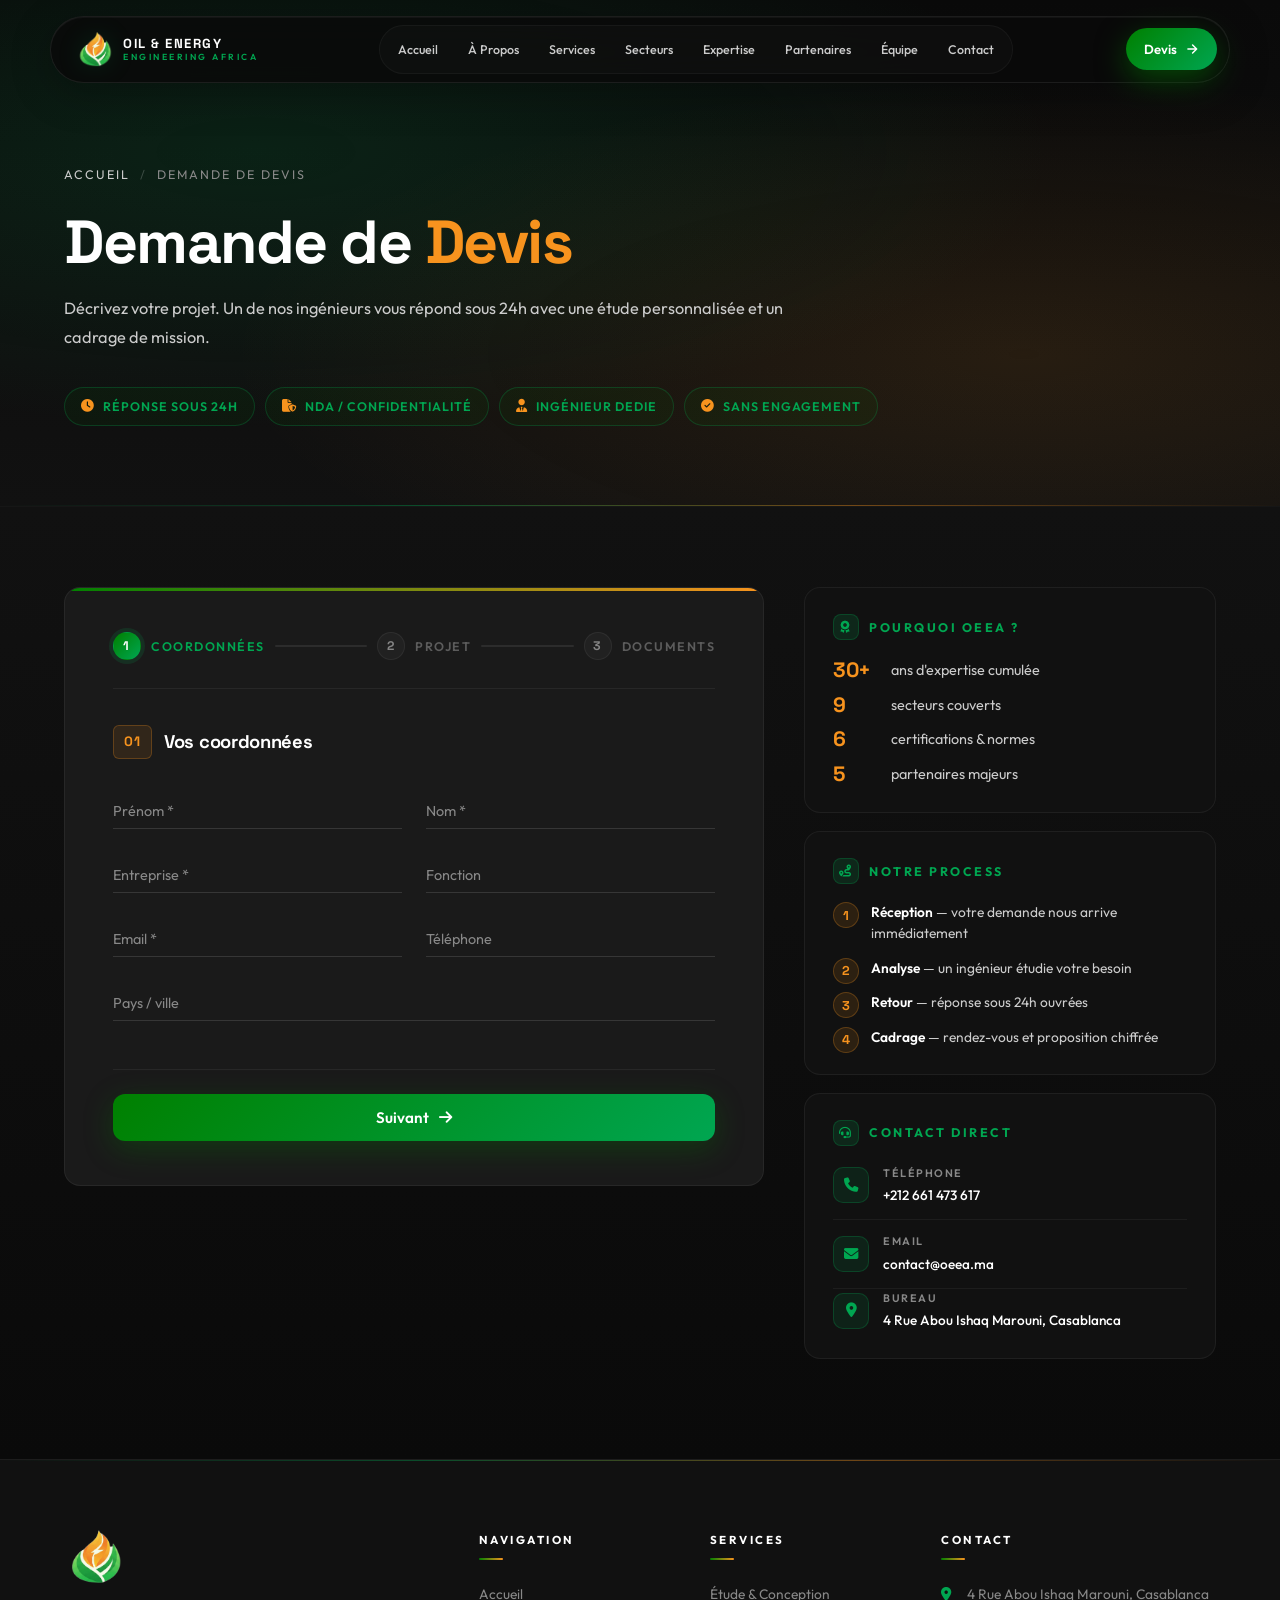
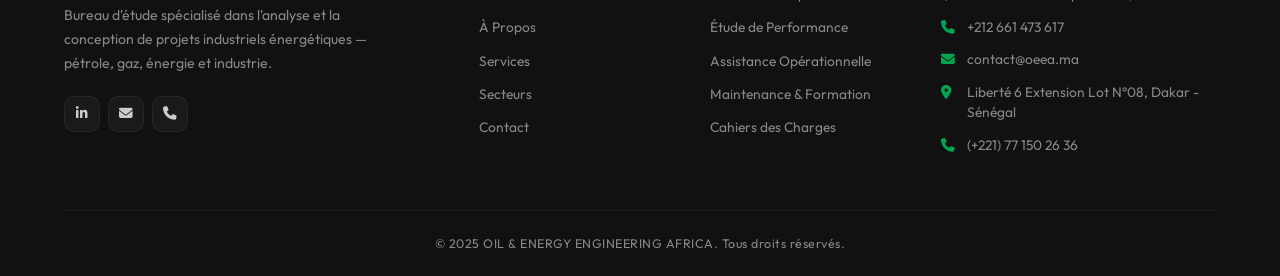
==== devis.html @ a3e710a1 "Switch formulaires vers FormSubmit (au lieu de mail() PHP qui plante sur Hostinger)" ====
<!DOCTYPE html>
<html lang="fr">
<head>
    <meta charset="UTF-8">
    <meta name="viewport" content="width=device-width, initial-scale=1.0">
    <title>Demande de Devis - OIL & ENERGY ENGINEERING AFRICA</title>
    <meta name="description" content="Demandez un devis personnalisé pour votre projet industriel énergétique. Réponse sous 24h par un ingénieur OEEA.">
    <link rel="icon" type="image/png" href="logo.png">
    <link rel="apple-touch-icon" href="logo.png">
    <link rel="stylesheet" href="styles.css">
    <link href="https://fonts.googleapis.com/css2?family=Outfit:wght@300;400;500;600;700;800;900&family=Space+Grotesk:wght@500;600;700&display=swap" rel="stylesheet">
    <link rel="stylesheet" href="assets/fontawesome/css/all.min.css">
</head>
<body class="subpage">
    <!-- Navigation -->
    <nav id="navbar" class="navbar navbar-solid" aria-label="Navigation principale">
        <div class="nav-container">
            <a href="index.html" class="nav-logo" aria-label="OEEA - Retour à l'accueil">
                <img src="logo.png" alt="" class="nav-logo-img">
                <div class="nav-logo-text">
                    <span class="nav-logo-main">OIL &amp; ENERGY</span>
                    <span class="nav-logo-sub">ENGINEERING AFRICA</span>
                </div>
            </a>
            <div class="nav-menu" id="navMenu">
                <span class="nav-indicator" id="navIndicator" aria-hidden="true"></span>
                <a href="index.html#accueil" class="nav-link">Accueil</a>
                <a href="index.html#apropos" class="nav-link">À Propos</a>
                <a href="services.html" class="nav-link">Services</a>
                <a href="index.html#secteurs" class="nav-link">Secteurs</a>
                <a href="index.html#expertise" class="nav-link">Expertise</a>
                <a href="index.html#partenaires" class="nav-link">Partenaires</a>
                <a href="index.html#equipe" class="nav-link">Équipe</a>
                <a href="index.html#contact" class="nav-link">Contact</a>
                <a href="devis.html" class="nav-drawer-cta active">
                    <span>Demander un devis</span>
                    <svg viewBox="0 0 24 24" width="14" height="14" fill="none" stroke="currentColor" stroke-width="2.5" stroke-linecap="round" stroke-linejoin="round" aria-hidden="true"><path d="M5 12h14M13 5l7 7-7 7"/></svg>
                </a>
            </div>
            <a href="devis.html" class="nav-cta active-cta">
                <span>Devis</span>
                <svg viewBox="0 0 24 24" width="14" height="14" fill="none" stroke="currentColor" stroke-width="2.5" stroke-linecap="round" stroke-linejoin="round" aria-hidden="true"><path d="M5 12h14M13 5l7 7-7 7"/></svg>
            </a>
            <button class="nav-toggle" id="navToggle" aria-label="Ouvrir le menu" aria-expanded="false">
                <span></span><span></span>
            </button>
        </div>
    </nav>

    <!-- Subpage Hero -->
    <section class="subpage-hero">
        <div class="subpage-hero-bg"></div>
        <div class="container">
            <nav class="breadcrumb" aria-label="Fil d'Ariane">
                <a href="index.html">Accueil</a>
                <span class="breadcrumb-sep">/</span>
                <span>Demande de devis</span>
            </nav>
            <h1 class="subpage-title">Demande de <span class="text-accent">Devis</span></h1>
            <p class="subpage-subtitle">
                Décrivez votre projet. Un de nos ingénieurs vous répond sous 24h avec une étude personnalisée
                et un cadrage de mission.
            </p>
            <div class="devis-badges">
                <span class="devis-badge"><i class="fas fa-clock" aria-hidden="true"></i> Réponse sous 24h</span>
                <span class="devis-badge"><i class="fas fa-file-shield" aria-hidden="true"></i> NDA / Confidentialité</span>
                <span class="devis-badge"><i class="fas fa-user-tie" aria-hidden="true"></i> Ingénieur dedie</span>
                <span class="devis-badge"><i class="fas fa-circle-check" aria-hidden="true"></i> Sans engagement</span>
            </div>
        </div>
    </section>

    <!-- Devis form section -->
    <section class="devis-section">
        <div class="container">
            <div class="devis-grid">
                <!-- Form -->
                <div class="devis-form-card" data-animate="fade-up">
                    <form class="devis-form" id="devisForm" action="https://formsubmit.co/contact@oeea.ma" method="POST" novalidate>
                        <input type="hidden" name="_subject" value="[Devis OEEA] Nouvelle demande de devis">
                        <input type="hidden" name="_next" value="https://oeea.ma/merci.html">
                        <input type="hidden" name="_captcha" value="false">
                        <input type="hidden" name="_template" value="table">
                        <input type="text" name="_honey" style="display:none" tabindex="-1" autocomplete="off">
                        <!-- Step indicator -->
                        <div class="devis-progress">
                            <button type="button" class="devis-progress-step active" data-step-indicator="1"><span>1</span> Coordonnées</button>
                            <div class="devis-progress-line"></div>
                            <button type="button" class="devis-progress-step" data-step-indicator="2"><span>2</span> Projet</button>
                            <div class="devis-progress-line"></div>
                            <button type="button" class="devis-progress-step" data-step-indicator="3"><span>3</span> Documents</button>
                        </div>

                        <!-- STEP 1 -->
                        <div class="devis-step active" data-step="1">
                            <fieldset class="devis-fieldset">
                                <legend><span class="devis-leg-num">01</span> Vos coordonnées</legend>
                                <div class="devis-fields-grid">
                                    <div class="form-group">
                                        <input type="text" id="d-firstname" name="firstname" required placeholder=" " autocomplete="given-name">
                                        <label for="d-firstname">Prénom *</label>
                                        <span class="form-line"></span>
                                    </div>
                                    <div class="form-group">
                                        <input type="text" id="d-lastname" name="lastname" required placeholder=" " autocomplete="family-name">
                                        <label for="d-lastname">Nom *</label>
                                        <span class="form-line"></span>
                                    </div>
                                    <div class="form-group">
                                        <input type="text" id="d-company" name="company" required placeholder=" " autocomplete="organization">
                                        <label for="d-company">Entreprise *</label>
                                        <span class="form-line"></span>
                                    </div>
                                    <div class="form-group">
                                        <input type="text" id="d-role" name="role" placeholder=" " autocomplete="organization-title">
                                        <label for="d-role">Fonction</label>
                                        <span class="form-line"></span>
                                    </div>
                                    <div class="form-group">
                                        <input type="email" id="d-email" name="email" required placeholder=" " autocomplete="email">
                                        <label for="d-email">Email *</label>
                                        <span class="form-line"></span>
                                    </div>
                                    <div class="form-group">
                                        <input type="tel" id="d-phone" name="phone" placeholder=" " autocomplete="tel">
                                        <label for="d-phone">Téléphone</label>
                                        <span class="form-line"></span>
                                    </div>
                                    <div class="form-group form-group-full">
                                        <input type="text" id="d-country" name="country" placeholder=" " autocomplete="country-name">
                                        <label for="d-country">Pays / ville</label>
                                        <span class="form-line"></span>
                                    </div>
                                </div>
                            </fieldset>
                            <div class="devis-step-nav">
                                <button type="button" class="btn btn-primary devis-next" data-magnetic>
                                    <span>Suivant</span>
                                    <i class="fas fa-arrow-right" aria-hidden="true"></i>
                                </button>
                            </div>
                        </div>

                        <!-- STEP 2 -->
                        <div class="devis-step" data-step="2">
                            <fieldset class="devis-fieldset">
                                <legend><span class="devis-leg-num">02</span> Votre projet</legend>
                                <div class="devis-fields-grid">
                                    <div class="form-group form-group-full has-select">
                                        <select id="d-service" name="service" required>
                                            <option value="" disabled selected></option>
                                            <option>Faisabilité, Étude &amp; Conception</option>
                                            <option>Étude de Performance</option>
                                            <option>Assistance Opérationnelle</option>
                                            <option>Maintenance &amp; Formation</option>
                                            <option>Cahiers des Charges</option>
                                            <option>Autre / plusieurs services</option>
                                        </select>
                                        <label for="d-service">Service concerné *</label>
                                        <span class="form-line"></span>
                                    </div>
                                    <div class="form-group form-group-full has-select">
                                        <select id="d-sector" name="sector" required>
                                            <option value="" disabled selected></option>
                                            <option>Pétrole &amp; Gaz</option>
                                            <option>Industrie Manufacturière</option>
                                            <option>Mines &amp; Carrières</option>
                                            <option>Bâtiments &amp; Infrastructures</option>
                                            <option>Industrie Chimique</option>
                                            <option>Énergie</option>
                                            <option>Agroalimentaire</option>
                                            <option>Environnement</option>
                                            <option>Ports &amp; Logistique</option>
                                        </select>
                                        <label for="d-sector">Secteur d'activité *</label>
                                        <span class="form-line"></span>
                                    </div>
                                    <div class="form-group form-group-full">
                                        <textarea id="d-desc" name="desc" rows="5" required placeholder=" "></textarea>
                                        <label for="d-desc">Décrivez votre projet *</label>
                                        <span class="form-line"></span>
                                    </div>
                                    <div class="form-group has-select">
                                        <select id="d-budget" name="budget">
                                            <option value="" disabled selected></option>
                                            <option>&lt; 50 000 MAD</option>
                                            <option>50 000 - 200 000 MAD</option>
                                            <option>200 000 - 1 000 000 MAD</option>
                                            <option>&gt; 1 000 000 MAD</option>
                                            <option>À discuter</option>
                                        </select>
                                        <label for="d-budget">Budget estimé</label>
                                        <span class="form-line"></span>
                                    </div>
                                    <div class="form-group">
                                        <input type="date" id="d-deadline" name="deadline" placeholder=" ">
                                        <label for="d-deadline" class="label-static">Échéance souhaitée</label>
                                        <span class="form-line"></span>
                                    </div>
                                </div>
                            </fieldset>
                            <div class="devis-step-nav">
                                <button type="button" class="btn btn-outline devis-prev">
                                    <i class="fas fa-arrow-left" aria-hidden="true"></i>
                                    <span>Précédent</span>
                                </button>
                                <button type="button" class="btn btn-primary devis-next" data-magnetic>
                                    <span>Suivant</span>
                                    <i class="fas fa-arrow-right" aria-hidden="true"></i>
                                </button>
                            </div>
                        </div>

                        <!-- STEP 3 -->
                        <div class="devis-step" data-step="3">
                            <fieldset class="devis-fieldset">
                                <legend><span class="devis-leg-num">03</span> Documents <span class="devis-leg-note">(optionnel)</span></legend>
                                <label class="devis-upload" id="devisUpload">
                                    <input type="file" id="d-files" multiple aria-label="Joindre des fichiers">
                                    <input type="hidden" name="filenames" id="d-filenames">
                                    <div class="devis-upload-inner">
                                        <div class="devis-upload-icon"><i class="fas fa-cloud-arrow-up" aria-hidden="true"></i></div>
                                        <span class="devis-upload-title">Glissez vos fichiers ici ou cliquez pour parcourir</span>
                                        <small>PDF, DOCX, XLSX, DWG &mdash; 10 MB max / fichier</small>
                                    </div>
                                    <div class="devis-upload-files" id="devisUploadFiles"></div>
                                </label>
                            </fieldset>

                            <div class="devis-consent">
                                <label>
                                    <input type="checkbox" required id="d-consent">
                                    <span>J'accepte la <a href="#">politique de confidentialité</a> et le traitement de mes données par OEEA.</span>
                                </label>
                            </div>

                            <div class="devis-step-nav">
                                <button type="button" class="btn btn-outline devis-prev">
                                    <i class="fas fa-arrow-left" aria-hidden="true"></i>
                                    <span>Précédent</span>
                                </button>
                                <button type="submit" class="btn btn-primary" data-magnetic>
                                    <span>Envoyer ma demande</span>
                                    <i class="fas fa-paper-plane" aria-hidden="true"></i>
                                </button>
                            </div>
                            <p class="devis-submit-note"><i class="fas fa-lock" aria-hidden="true"></i> Vos données restent confidentielles et ne sont jamais partagees.</p>
                        </div>
                    </form>
                </div>

                <!-- Sidebar -->
                <aside class="devis-sidebar">
                    <div class="devis-side-card" data-animate="fade-up" data-delay="100">
                        <h4><i class="fas fa-award" aria-hidden="true"></i> Pourquoi OEEA ?</h4>
                        <ul class="devis-reasons">
                            <li><span class="devis-reason-num">30+</span> ans d'expertise cumulée</li>
                            <li><span class="devis-reason-num">9</span> secteurs couverts</li>
                            <li><span class="devis-reason-num">6</span> certifications &amp; normes</li>
                            <li><span class="devis-reason-num">5</span> partenaires majeurs</li>
                        </ul>
                    </div>

                    <div class="devis-side-card" data-animate="fade-up" data-delay="160">
                        <h4><i class="fas fa-route" aria-hidden="true"></i> Notre process</h4>
                        <ol class="devis-steps">
                            <li><strong>Réception</strong> &mdash; votre demande nous arrive immédiatement</li>
                            <li><strong>Analyse</strong> &mdash; un ingénieur étudie votre besoin</li>
                            <li><strong>Retour</strong> &mdash; réponse sous 24h ouvrées</li>
                            <li><strong>Cadrage</strong> &mdash; rendez-vous et proposition chiffrée</li>
                        </ol>
                    </div>

                    <div class="devis-side-card devis-side-contact" data-animate="fade-up" data-delay="220">
                        <h4><i class="fas fa-headset" aria-hidden="true"></i> Contact direct</h4>
                        <a href="tel:+212661473617" class="devis-contact-item">
                            <i class="fas fa-phone" aria-hidden="true"></i>
                            <div>
                                <span class="devis-contact-label">Téléphone</span>
                                <strong>+212 661 473 617</strong>
                            </div>
                        </a>
                        <a href="mailto:contact@oeea.ma" class="devis-contact-item">
                            <i class="fas fa-envelope" aria-hidden="true"></i>
                            <div>
                                <span class="devis-contact-label">Email</span>
                                <strong>contact@oeea.ma</strong>
                            </div>
                        </a>
                        <div class="devis-contact-item">
                            <i class="fas fa-location-dot" aria-hidden="true"></i>
                            <div>
                                <span class="devis-contact-label">Bureau</span>
                                <strong>4 Rue Abou Ishaq Marouni, Casablanca</strong>
                            </div>
                        </div>
                    </div>
                </aside>
            </div>
        </div>
    </section>

    <!-- Footer -->
    <footer class="footer">
        <div class="container">
            <div class="footer-grid">
                <div class="footer-brand">
                    <img src="logo.png" alt="OEEA" class="footer-logo-img">
                    <p>Bureau d'étude spécialisé dans l'analyse et la conception de projets industriels énergétiques &mdash; pétrole, gaz, énergie et industrie.</p>
                    <div class="footer-socials">
                        <a href="#" aria-label="LinkedIn"><i class="fab fa-linkedin-in" aria-hidden="true"></i></a>
                        <a href="#" aria-label="Email"><i class="fas fa-envelope" aria-hidden="true"></i></a>
                        <a href="#" aria-label="Téléphone"><i class="fas fa-phone" aria-hidden="true"></i></a>
                    </div>
                </div>
                <div class="footer-links">
                    <h4>Navigation</h4>
                    <a href="index.html#accueil">Accueil</a>
                    <a href="index.html#apropos">À Propos</a>
                    <a href="services.html">Services</a>
                    <a href="index.html#secteurs">Secteurs</a>
                    <a href="index.html#contact">Contact</a>
                </div>
                <div class="footer-links">
                    <h4>Services</h4>
                    <a href="services.html#faisabilite">Étude &amp; Conception</a>
                    <a href="services.html#performance">Étude de Performance</a>
                    <a href="services.html#assistance">Assistance Opérationnelle</a>
                    <a href="services.html#maintenance">Maintenance &amp; Formation</a>
                    <a href="services.html#cahiers">Cahiers des Charges</a>
                </div>
                <div class="footer-contact">
                    <h4>Contact</h4>
                    <p><i class="fas fa-map-marker-alt" aria-hidden="true"></i> 4 Rue Abou Ishaq Marouni, Casablanca</p>
                    <p><i class="fas fa-phone" aria-hidden="true"></i> +212 661 473 617</p>
                    <p><i class="fas fa-envelope" aria-hidden="true"></i> contact@oeea.ma</p>
                    <p><i class="fas fa-map-marker-alt" aria-hidden="true"></i> Liberté 6 Extension Lot N°08, Dakar - Sénégal</p>
                    <p><i class="fas fa-phone" aria-hidden="true"></i> (+221) 77 150 26 36</p>
                </div>
            </div>
            <div class="footer-bottom">
                <p>&copy; 2025 OIL &amp; ENERGY ENGINEERING AFRICA. Tous droits réservés.</p>
            </div>
        </div>
    </footer>

    <a href="#" id="backToTop" class="back-to-top" aria-label="Retour en haut">
        <i class="fas fa-chevron-up" aria-hidden="true"></i>
    </a>

    <script src="script.js"></script>
    <script>
        (function() {
            const form = document.getElementById('devisForm');
            if (!form) return;

            const steps = form.querySelectorAll('.devis-step');
            const indicators = form.querySelectorAll('.devis-progress-step');
            const lines = form.querySelectorAll('.devis-progress-line');
            const nextBtns = form.querySelectorAll('.devis-next');
            const prevBtns = form.querySelectorAll('.devis-prev');
            const formCard = form.closest('.devis-form-card');
            const totalSteps = steps.length;
            let currentStep = 1;
            let maxReached = 1;

            const fileInput = document.getElementById('d-files');
            const fileList = document.getElementById('devisUploadFiles');
            const uploadLabel = document.getElementById('devisUpload');

            function updateIndicators() {
                indicators.forEach((ind, i) => {
                    const n = i + 1;
                    ind.classList.remove('active', 'completed');
                    if (n < currentStep) ind.classList.add('completed');
                    else if (n === currentStep) ind.classList.add('active');
                    ind.dataset.locked = (n > maxReached) ? 'true' : 'false';
                });
                lines.forEach((line, i) => {
                    line.classList.toggle('completed', i < currentStep - 1);
                });
            }

            function showStep(step, { scroll = true } = {}) {
                steps.forEach(s => s.classList.remove('active'));
                const target = form.querySelector(`.devis-step[data-step="${step}"]`);
                if (!target) return;
                target.classList.add('active');
                currentStep = step;
                if (step > maxReached) maxReached = step;
                updateIndicators();
                if (scroll && formCard) {
                    const rect = formCard.getBoundingClientRect();
                    if (rect.top < 80 || rect.top > window.innerHeight * 0.3) {
                        window.scrollTo({
                            top: window.scrollY + rect.top - 100,
                            behavior: 'smooth'
                        });
                    }
                }
                // Focus first field of new step
                const firstField = target.querySelector('input, select, textarea');
                if (firstField) setTimeout(() => firstField.focus({ preventScroll: true }), 300);
            }

            function validateStep(step) {
                const stepEl = form.querySelector(`.devis-step[data-step="${step}"]`);
                if (!stepEl) return true;
                const requiredFields = stepEl.querySelectorAll('[required]');
                let valid = true;
                let firstInvalid = null;
                requiredFields.forEach(field => {
                    let isInvalid = false;
                    const value = (field.value || '').trim();
                    if (!value) isInvalid = true;
                    else if (field.type === 'email' && !field.checkValidity()) isInvalid = true;
                    field.classList.toggle('invalid', isInvalid);
                    if (isInvalid) {
                        valid = false;
                        if (!firstInvalid) firstInvalid = field;
                    }
                });
                if (firstInvalid) firstInvalid.focus();
                return valid;
            }

            // Clear invalid state as user types
            form.addEventListener('input', (e) => {
                if (e.target.classList.contains('invalid')) {
                    e.target.classList.remove('invalid');
                }
            });
            form.addEventListener('change', (e) => {
                if (e.target.classList.contains('invalid')) {
                    e.target.classList.remove('invalid');
                }
            });

            nextBtns.forEach(btn => btn.addEventListener('click', () => {
                if (validateStep(currentStep) && currentStep < totalSteps) {
                    showStep(currentStep + 1);
                }
            }));

            prevBtns.forEach(btn => btn.addEventListener('click', () => {
                if (currentStep > 1) showStep(currentStep - 1);
            }));

            // Progress indicator click - jump to any reached step
            indicators.forEach((ind, i) => {
                ind.addEventListener('click', () => {
                    const target = i + 1;
                    if (target <= maxReached) showStep(target);
                });
            });

            // File input handling
            const fileNamesInput = document.getElementById('d-filenames');
            if (fileInput && fileList) {
                fileInput.addEventListener('change', () => {
                    fileList.innerHTML = '';
                    const names = [];
                    Array.from(fileInput.files).forEach(f => {
                        const chip = document.createElement('span');
                        chip.className = 'devis-file-chip';
                        chip.innerHTML = `<i class="fas fa-file" aria-hidden="true"></i> ${f.name}`;
                        fileList.appendChild(chip);
                        names.push(f.name);
                    });
                    if (fileNamesInput) fileNamesInput.value = names.join(', ');
                });
            }

            // Drag-and-drop visual
            if (uploadLabel) {
                ['dragenter', 'dragover'].forEach(evt =>
                    uploadLabel.addEventListener(evt, (e) => {
                        e.preventDefault();
                        uploadLabel.classList.add('dragging');
                    })
                );
                ['dragleave', 'drop'].forEach(evt =>
                    uploadLabel.addEventListener(evt, (e) => {
                        e.preventDefault();
                        uploadLabel.classList.remove('dragging');
                    })
                );
                uploadLabel.addEventListener('drop', (e) => {
                    if (e.dataTransfer && e.dataTransfer.files && fileInput) {
                        fileInput.files = e.dataTransfer.files;
                        fileInput.dispatchEvent(new Event('change'));
                    }
                });
            }

            // Submit handler (final step) — validate consent then let the form POST to FormSubmit
            form.addEventListener('submit', (e) => {
                const consent = document.getElementById('d-consent');
                const consentWrap = form.querySelector('.devis-consent');
                if (consent && !consent.checked) {
                    e.preventDefault();
                    consentWrap && consentWrap.classList.add('invalid');
                    consent.focus();
                    return;
                }
                consentWrap && consentWrap.classList.remove('invalid');

                const btn = form.querySelector('.devis-step[data-step="3"] button[type="submit"]');
                if (btn) {
                    btn.innerHTML = '<span>Envoi en cours...</span><i class="fas fa-circle-notch fa-spin" aria-hidden="true"></i>';
                    btn.disabled = true;
                    btn.style.opacity = '0.85';
                }
                // The form submits naturally to FormSubmit; no preventDefault.
            });

            // Init
            updateIndicators();
        })();
    </script>
</body>
</html>
---- styles.css ----
/* ===== RESET & BASE ===== */
*, *::before, *::after { margin: 0; padding: 0; box-sizing: border-box; }

:root {
    --green: #008000;
    --green-light: #00a651;
    --green-dark: #005a00;
    --orange: #f7931e;
    --gold: #ffcc00;
    --dark: #0a0a0a;
    --dark-2: #111111;
    --dark-3: #1a1a1a;
    --dark-4: #222222;
    --gray: #888888;
    --gray-light: #cccccc;
    --white: #ffffff;
    --font: 'Outfit', sans-serif;
    --font-display: 'Space Grotesk', sans-serif;
    --transition: 0.4s cubic-bezier(0.25, 0.46, 0.45, 0.94);
    --shadow: 0 20px 60px rgba(0, 0, 0, 0.3);
    --radius: 16px;
}

html { scroll-behavior: smooth; scroll-padding-top: 80px; }

body {
    font-family: var(--font);
    background: var(--dark);
    color: var(--white);
    line-height: 1.7;
    overflow-x: hidden;
}

a { text-decoration: none; color: inherit; }
img { max-width: 100%; display: block; }

.container { max-width: 1200px; margin: 0 auto; padding: 0 24px; }


/* ===== LOADING ANIMATION (logo + loading bar) ===== */
#preloader {
    position: fixed; inset: 0; background: var(--dark);
    z-index: 10000; display: flex; align-items: center; justify-content: center;
}

.opener {
    position: relative; z-index: 3;
    display: flex; flex-direction: column; align-items: center;
    gap: 24px;
}

.opener-logo-group {
    display: flex; align-items: center; gap: 20px;
    opacity: 0; transform: scale(0.8);
    animation: openerLogoIn 1s cubic-bezier(0.16, 1, 0.3, 1) 0.3s forwards;
}

.opener-logo {
    width: 90px; height: auto;
    filter: drop-shadow(0 0 30px rgba(0, 166, 81, 0.3));
}

.opener-text { display: flex; flex-direction: column; }

.opener-line {
    display: block; opacity: 0;
    transform: translateX(-20px);
    font-weight: 800; letter-spacing: 3px;
}

.opener-line-1 {
    font-size: 1.8rem; color: var(--orange);
    animation: openerTextSlide 0.8s cubic-bezier(0.16, 1, 0.3, 1) 0.8s forwards;
}

.opener-line-2 {
    font-size: 0.9rem; color: var(--green-light); letter-spacing: 5px;
    animation: openerTextSlide 0.8s cubic-bezier(0.16, 1, 0.3, 1) 1s forwards;
}

.opener-tagline {
    font-size: 0.8rem; color: var(--gray); letter-spacing: 3px;
    text-transform: uppercase; opacity: 0;
    animation: openerFadeIn 0.8s ease 1.3s forwards;
}

.opener-bar {
    width: 240px; height: 2px; background: var(--dark-3);
    border-radius: 2px; overflow: hidden; opacity: 0;
    animation: openerFadeIn 0.5s ease 1.5s forwards;
}

.opener-progress {
    width: 0%; height: 100%;
    background: linear-gradient(90deg, var(--green), var(--orange));
    border-radius: 2px;
    animation: openerLoad 1.5s ease-in-out 1.6s forwards;
}

.opener-curtain {
    position: absolute; top: 0; width: 50%; height: 100%;
    background: var(--dark); z-index: 2;
    transition: transform 1s cubic-bezier(0.76, 0, 0.24, 1);
}

.opener-curtain-left { left: 0; transform-origin: left; }
.opener-curtain-right { right: 0; transform-origin: right; }

#preloader.reveal .opener {
    animation: openerZoomOut 0.8s cubic-bezier(0.76, 0, 0.24, 1) forwards;
}

#preloader.reveal .opener-curtain-left { transform: translateX(-100%); }
#preloader.reveal .opener-curtain-right { transform: translateX(100%); }

#preloader.done {
    opacity: 0; visibility: hidden;
    transition: opacity 0.4s 0.2s, visibility 0.4s 0.2s;
}

@keyframes openerLogoIn { to { opacity: 1; transform: scale(1); } }
@keyframes openerTextSlide { to { opacity: 1; transform: translateX(0); } }
@keyframes openerFadeIn { to { opacity: 1; } }
@keyframes openerLoad { to { width: 100%; } }
@keyframes openerZoomOut {
    0% { opacity: 1; transform: scale(1); }
    100% { opacity: 0; transform: scale(0.6); }
}


/* ===== HERO (scroll-driven doors + reveal) ===== */
.hero-wrapper {
    height: 220vh;
    position: relative;
}

.hero {
    height: 100vh;
    position: sticky;
    top: 0;
    overflow: hidden;
    background: #050505;
    perspective: 2200px;
    perspective-origin: 50% 50%;
}

/* Background office scene */
.hero-bg { position: absolute; inset: 0; z-index: 1; }

.hero-bg-img {
    position: absolute; inset: 0;
    width: 100%;
    height: 100%;
    object-fit: cover;
    filter: brightness(0.45) saturate(0.85);
    transform: scale(1.05);
    will-change: transform, opacity;
}
.hero-bg-img-secondary { opacity: 0; }

.hero-bg-overlay {
    position: absolute; inset: 0;
    background:
        linear-gradient(180deg, rgba(5,5,5,0.5) 0%, rgba(5,5,5,0.15) 35%, rgba(5,5,5,0.2) 65%, rgba(5,5,5,0.75) 100%),
        radial-gradient(ellipse at 50% 50%, transparent 40%, rgba(0,0,0,0.5) 100%);
}

/* Particle canvas */
#heroCanvas {
    position: absolute; inset: 0;
    width: 100%; height: 100%;
    z-index: 2;
    pointer-events: none;
}

/* Hero doors (foreground layer, scroll-driven rotation) */
.hero-doors {
    position: absolute; inset: 0;
    z-index: 10;
    pointer-events: none;
    transform-style: preserve-3d;
}

.hero-door {
    position: absolute; top: 0; bottom: 0;
    width: 50vw;
    transform-style: preserve-3d;
    backface-visibility: hidden;
    -webkit-backface-visibility: hidden;
    background:
        linear-gradient(90deg, rgba(0,0,0,0.55) 0%, transparent 15%, transparent 85%, rgba(0,0,0,0.55) 100%),
        linear-gradient(180deg, #141414 0%, #080808 55%, #0b0b0b 100%);
    box-shadow: inset 0 0 180px rgba(0, 0, 0, 0.75);
    will-change: transform, box-shadow;
}

.hero-door::before {
    content: '';
    position: absolute; inset: 0;
    background: repeating-linear-gradient(180deg,
        transparent 0, transparent 2px,
        rgba(255,255,255,0.014) 2px, rgba(255,255,255,0.014) 3px);
    mix-blend-mode: screen;
    pointer-events: none;
}

.hero-door::after {
    content: '';
    position: absolute; inset: 0;
    background: radial-gradient(ellipse at 50% 45%, transparent 35%, rgba(0,0,0,0.5) 100%);
    pointer-events: none;
}

.hero-door-left { left: 0; transform-origin: left center; }
.hero-door-right { right: 0; transform-origin: right center; }

.hero-door-face {
    position: absolute; inset: 0;
    display: flex; align-items: center; justify-content: center;
}

.hero-door-etch { opacity: 0.14; filter: grayscale(0.5); transition: opacity 0.5s ease; }
.hero-door-etch-logo { width: 180px; height: auto; }
.hero-door-etch-text { display: flex; flex-direction: column; align-items: center; gap: 10px; text-align: center; }
.hero-door-etch-main {
    font-family: var(--font-display);
    font-size: 1.8rem; font-weight: 800;
    letter-spacing: 7px; color: var(--gray-light);
}
.hero-door-etch-sub {
    font-size: 0.85rem; font-weight: 600;
    letter-spacing: 9px; color: var(--gray);
}

.hero-door-handle {
    position: absolute; top: 50%; transform: translateY(-50%);
    width: 6px; height: 100px;
    background: linear-gradient(180deg, #3e3e3e, #1a1a1a);
    border-radius: 3px;
    box-shadow: 0 0 12px rgba(0,0,0,0.7), inset 1px 0 0 rgba(255,255,255,0.14);
}
.hero-door-left .hero-door-handle { right: 22px; }
.hero-door-right .hero-door-handle { left: 22px; }

.hero-door-seam {
    position: absolute; top: 0; bottom: 0; left: 50%;
    width: 3px;
    transform: translateX(-50%);
    background: linear-gradient(180deg,
        transparent 0%,
        rgba(0, 166, 81, 0.45) 18%,
        rgba(247, 147, 30, 0.8) 50%,
        rgba(0, 166, 81, 0.45) 82%,
        transparent 100%);
    box-shadow: 0 0 20px rgba(0,166,81,0.5), 0 0 50px rgba(247,147,30,0.35);
    opacity: 0;
    z-index: 11;
    will-change: opacity;
    pointer-events: none;
}

/* Revealed content wrapper (centered, appears as doors open) */
.hero-content-wrapper {
    position: absolute;
    inset: 0;
    z-index: 5;
    display: flex;
    align-items: center;
    justify-content: center;
    padding: 90px 24px 80px;
    will-change: transform, opacity;
}

.hero-content {
    max-width: 860px;
    width: 100%;
    display: flex; flex-direction: column; align-items: center; gap: 26px;
    text-align: center;
}

.hero-title {
    font-family: var(--font-display);
    font-size: clamp(2.4rem, 6vw, 5rem);
    font-weight: 900;
    line-height: 1.05;
    letter-spacing: -1.5px;
    margin: 0;
}

.title-word {
    display: inline-block;
    opacity: 0;
    transform: translateY(80px) rotateX(40deg);
    transform-origin: bottom;
}

.title-amp {
    display: inline-block; color: var(--orange);
    opacity: 0; transform: scale(0); margin: 0 8px;
}

.title-line-2 { display: block; }

.title-word.accent {
    background: linear-gradient(135deg, var(--green-light), var(--orange));
    -webkit-background-clip: text; -webkit-text-fill-color: transparent; background-clip: text;
}

.hero-slogan {
    font-size: 1.02rem; color: var(--gray-light);
    max-width: 620px; line-height: 1.75; margin: 0;
    opacity: 0; transform: translateY(30px);
    text-align: center;
}

.hero-actions {
    display: flex; gap: 16px; flex-wrap: wrap; justify-content: center;
    opacity: 0; transform: translateY(30px);
}

/* Stats row */
.hero-stats-row {
    display: flex; align-items: center; justify-content: center; gap: 40px;
    margin-top: 8px;
    opacity: 0; transform: translateY(20px);
}

.stat-item { text-align: center; }

.stat-number {
    font-size: 2rem; font-weight: 800; color: var(--orange); line-height: 1;
    display: block;
}

.stat-label {
    font-size: 0.7rem; color: var(--gray); margin-top: 2px;
    text-transform: uppercase; letter-spacing: 1px;
}

.stat-divider {
    width: 1px; height: 32px; background: rgba(255,255,255,0.1);
}

/* ===== NAVBAR (floating pill) ===== */
.navbar {
    position: fixed; top: 16px; left: 50%; transform: translateX(-50%);
    z-index: 1000; width: calc(100% - 32px); max-width: 1180px;
    padding: 8px 12px 8px 20px;
    background: rgba(10, 10, 10, 0.55);
    backdrop-filter: blur(18px) saturate(1.2);
    -webkit-backdrop-filter: blur(18px) saturate(1.2);
    border: 1px solid rgba(255, 255, 255, 0.06);
    border-radius: 999px;
    box-shadow: 0 10px 40px rgba(0, 0, 0, 0.25), inset 0 1px 0 rgba(255, 255, 255, 0.04);
    transition: transform 0.5s cubic-bezier(0.16, 1, 0.3, 1),
                background 0.4s ease, border-color 0.4s ease, box-shadow 0.4s ease;
}
.navbar.scrolled {
    background: rgba(10, 10, 10, 0.78);
    border-color: rgba(255, 255, 255, 0.08);
    box-shadow: 0 14px 50px rgba(0, 0, 0, 0.4), inset 0 1px 0 rgba(255, 255, 255, 0.05);
}
.nav-container {
    display: flex; align-items: center; justify-content: space-between; gap: 16px;
}
.nav-logo {
    display: flex; align-items: center; gap: 10px;
    outline: none; border-radius: 12px; padding: 4px 8px 4px 4px;
    transition: background 0.3s ease;
}
.nav-logo:hover { background: rgba(255, 255, 255, 0.03); }
.nav-logo:focus-visible { box-shadow: 0 0 0 2px var(--green-light); }
.nav-logo-img { height: 36px; width: auto; transition: height var(--transition); filter: drop-shadow(0 0 12px rgba(0,166,81,0.15)); }
.nav-logo-text { display: flex; flex-direction: column; line-height: 1; }
.nav-logo-main { font-family: var(--font-display); font-size: 0.82rem; font-weight: 700; letter-spacing: 1.5px; color: var(--white); }
.nav-logo-sub { font-size: 0.55rem; font-weight: 600; letter-spacing: 2.5px; color: var(--green-light); margin-top: 3px; }

.nav-menu {
    position: relative;
    display: flex; align-items: center; gap: 2px;
    padding: 4px;
    background: rgba(255, 255, 255, 0.02);
    border: 1px solid rgba(255, 255, 255, 0.04);
    border-radius: 999px;
}

.nav-indicator {
    position: absolute;
    top: 4px; left: 0;
    height: calc(100% - 8px);
    width: 0;
    background: linear-gradient(135deg, rgba(0, 128, 0, 0.35), rgba(247, 147, 30, 0.25));
    border: 1px solid rgba(0, 166, 81, 0.35);
    border-radius: 999px;
    transform: translateX(0);
    transition: transform 0.45s cubic-bezier(0.22, 1, 0.36, 1),
                width 0.45s cubic-bezier(0.22, 1, 0.36, 1),
                opacity 0.3s ease;
    pointer-events: none;
    z-index: 0;
    opacity: 0;
    will-change: transform, width;
}
.nav-indicator.visible { opacity: 1; }

.nav-link {
    position: relative; z-index: 1;
    padding: 9px 14px; font-size: 0.78rem; font-weight: 500;
    color: var(--gray-light); border-radius: 999px;
    transition: color 0.25s ease;
    outline: none;
    white-space: nowrap;
}
.nav-link:hover { color: var(--white); }
.nav-link.active { color: var(--white); }
.nav-link:focus-visible { box-shadow: 0 0 0 2px var(--green-light); }

.nav-cta {
    display: inline-flex; align-items: center; gap: 8px;
    padding: 10px 18px;
    background: linear-gradient(135deg, var(--green), var(--green-light));
    color: var(--white);
    font-size: 0.82rem; font-weight: 600;
    border-radius: 999px;
    box-shadow: 0 6px 20px rgba(0, 128, 0, 0.35);
    transition: transform 0.25s cubic-bezier(0.16, 1, 0.3, 1),
                box-shadow 0.25s ease, background 0.3s ease;
    will-change: transform;
    cursor: pointer;
    flex-shrink: 0;
}
.nav-cta:hover { box-shadow: 0 10px 30px rgba(0, 128, 0, 0.5); }
.nav-cta:focus-visible { outline: 2px solid var(--orange); outline-offset: 3px; }
.nav-cta svg { transition: transform 0.3s cubic-bezier(0.16, 1, 0.3, 1); }
.nav-cta:hover svg { transform: translateX(3px); }

/* Hidden on desktop, shown in drawer on mobile */
.nav-drawer-cta { display: none; }

.nav-toggle {
    display: none; flex-direction: column; justify-content: center; gap: 5px;
    background: rgba(255, 255, 255, 0.04);
    border: 1px solid rgba(255, 255, 255, 0.08);
    border-radius: 999px;
    width: 38px; height: 38px;
    cursor: pointer; padding: 0; align-items: center;
    transition: background 0.3s ease;
}
.nav-toggle:hover { background: rgba(255, 255, 255, 0.08); }
.nav-toggle:focus-visible { outline: 2px solid var(--green-light); outline-offset: 2px; }
.nav-toggle span { display: block; width: 16px; height: 1.5px; background: var(--white); border-radius: 2px; transition: transform 0.35s cubic-bezier(0.16, 1, 0.3, 1), opacity 0.2s ease; }
.nav-toggle.active span:nth-child(1) { transform: translateY(3.25px) rotate(45deg); }
.nav-toggle.active span:nth-child(2) { transform: translateY(-3.25px) rotate(-45deg); }

/* (old hero styles removed - replaced by cinematic split above) */

/* Buttons */
.btn {
    display: inline-flex; align-items: center; gap: 10px;
    padding: 14px 32px; border-radius: 12px; font-size: 0.95rem;
    font-weight: 600; cursor: pointer; transition: background 0.3s ease, border-color 0.3s ease, box-shadow 0.3s ease, transform 0.25s cubic-bezier(0.16,1,0.3,1);
    border: none; font-family: var(--font); outline: none;
    will-change: transform;
}
.btn:focus-visible { outline: 2px solid var(--orange); outline-offset: 3px; }
.btn-primary {
    background: linear-gradient(135deg, var(--green), var(--green-light));
    color: var(--white); box-shadow: 0 8px 30px rgba(0, 128, 0, 0.3);
}
.btn-primary:hover { box-shadow: 0 14px 40px rgba(0, 128, 0, 0.5); }
.btn-primary i { transition: transform 0.3s cubic-bezier(0.16,1,0.3,1); }
.btn-primary:hover i { transform: translateY(2px); }
.btn-outline { background: transparent; color: var(--white); border: 1.5px solid rgba(255,255,255,0.18); }
.btn-outline:hover { border-color: var(--green-light); background: rgba(0,128,0,0.08); }
.btn-full { width: 100%; justify-content: center; }

/* ===== SECTIONS ===== */
.section { padding: 100px 0; position: relative; }
.section-header { text-align: center; margin-bottom: 64px; }
.section-tag { display: inline-block; font-size: 0.8rem; font-weight: 600; letter-spacing: 3px; text-transform: uppercase; color: var(--green-light); margin-bottom: 12px; }
.section-title { font-family: var(--font-display); font-size: clamp(2rem, 4vw, 3rem); font-weight: 800; margin-bottom: 16px; }
.text-accent { color: var(--orange); }
.section-line { width: 60px; height: 3px; background: linear-gradient(90deg, var(--green), var(--orange)); border-radius: 3px; margin: 0 auto; }
.section-services, .section-contact { background: var(--dark-2); }

/* ===== ABOUT (editorial split + stats ribbon + certs row) ===== */
.about-story {
    display: grid;
    grid-template-columns: 1fr 1.1fr;
    gap: 56px;
    margin-bottom: 48px;
    align-items: center;
}

.about-story-visual {
    position: relative;
    border-radius: var(--radius);
    overflow: hidden;
    aspect-ratio: 4 / 5;
    max-height: 560px;
    border: 1px solid rgba(255,255,255,0.06);
}
.about-story-visual::after {
    content: '';
    position: absolute; inset: 0;
    background: linear-gradient(180deg, transparent 45%, rgba(5,5,5,0.82) 100%);
    pointer-events: none;
    z-index: 1;
}
.about-image {
    width: 100%; height: 100%;
    object-fit: cover;
    transition: transform 0.9s cubic-bezier(0.16,1,0.3,1);
}
.about-story-visual:hover .about-image { transform: scale(1.05); }

.about-year-badge {
    position: absolute; bottom: 22px; left: 22px; z-index: 2;
    background: rgba(8,8,8,0.85);
    backdrop-filter: blur(14px);
    border: 1px solid rgba(0,166,81,0.4);
    border-radius: 14px;
    padding: 14px 22px;
    display: flex; align-items: baseline; gap: 10px;
}
.year-number {
    font-family: var(--font-display);
    font-size: 2.2rem; font-weight: 900;
    color: var(--orange);
    line-height: 1;
    letter-spacing: -1px;
}
.year-label {
    font-size: 0.66rem; color: var(--gray);
    text-transform: uppercase; letter-spacing: 1.5px;
    font-weight: 600;
}

.about-location-chip {
    position: absolute; top: 22px; right: 22px; z-index: 2;
    display: inline-flex; align-items: center; gap: 8px;
    padding: 8px 14px;
    background: rgba(8,8,8,0.8);
    backdrop-filter: blur(12px);
    border: 1px solid rgba(255,255,255,0.1);
    border-radius: 999px;
    font-size: 0.7rem; font-weight: 600;
    letter-spacing: 1.5px; text-transform: uppercase;
    color: var(--gray-light);
}
.about-location-chip i { color: var(--green-light); font-size: 0.75rem; }

.about-story-text {
    padding: 0 8px;
    display: flex; flex-direction: column; gap: 20px;
}

.about-story-eyebrow {
    font-size: 0.72rem;
    color: var(--green-light);
    text-transform: uppercase;
    letter-spacing: 3px;
    font-weight: 700;
}

.about-story-heading {
    font-family: var(--font-display);
    font-size: clamp(1.5rem, 2.6vw, 2.2rem);
    font-weight: 800;
    line-height: 1.2;
    letter-spacing: -1px;
    margin: 0;
    color: var(--white);
}
.about-story-heading::after {
    content: '';
    display: block;
    width: 48px; height: 3px;
    margin-top: 18px;
    background: linear-gradient(90deg, var(--green), var(--orange));
    border-radius: 3px;
}

.about-story-desc {
    font-size: 1rem;
    color: var(--gray-light);
    line-height: 1.9;
    margin: 0;
}
.about-story-desc strong { color: var(--white); font-weight: 600; }

.dropcap {
    float: left;
    font-family: var(--font-display);
    font-size: 3.8rem;
    font-weight: 900;
    line-height: 0.9;
    padding: 6px 14px 0 0;
    color: var(--orange);
    letter-spacing: -2px;
}

.about-highlights {
    list-style: none; padding: 0; margin: 0;
    display: flex; flex-direction: column; gap: 12px;
}
.about-highlights li {
    display: flex; align-items: center; gap: 12px;
    font-size: 0.92rem;
    color: var(--gray-light);
    line-height: 1.5;
}
.about-highlights li i {
    color: var(--green-light);
    font-size: 1.1rem;
    flex-shrink: 0;
    filter: drop-shadow(0 0 6px rgba(0,166,81,0.3));
}

/* Stats ribbon - horizontal editorial strip */
.about-stats-ribbon {
    position: relative;
    display: flex;
    align-items: center;
    justify-content: space-around;
    gap: 16px;
    padding: 32px 40px;
    margin-bottom: 24px;
    background:
        linear-gradient(135deg, rgba(0,128,0,0.05), rgba(247,147,30,0.05)),
        var(--dark-2);
    border: 1px solid rgba(255,255,255,0.06);
    border-radius: var(--radius);
    overflow: hidden;
}
.about-stats-ribbon::before {
    content: '';
    position: absolute; top: 0; left: 0; right: 0; height: 2px;
    background: linear-gradient(90deg, transparent, rgba(0,166,81,0.6), rgba(247,147,30,0.6), transparent);
}
.about-stats-ribbon::after {
    content: '';
    position: absolute;
    width: 300px; height: 300px;
    top: -150px; right: -100px;
    background: radial-gradient(circle, rgba(247,147,30,0.08), transparent 70%);
    pointer-events: none;
}

.about-stat-item {
    flex: 1;
    text-align: center;
    display: flex; flex-direction: column; gap: 8px;
    position: relative; z-index: 1;
}
.about-stat-value {
    font-family: var(--font-display);
    font-size: clamp(2.2rem, 4vw, 3rem);
    font-weight: 900;
    color: var(--orange);
    line-height: 1;
    letter-spacing: -2px;
    display: flex; align-items: baseline; justify-content: center;
    gap: 1px;
}
.about-stat-suffix {
    font-family: var(--font-display);
    font-style: normal;
    font-size: 1.6rem;
    font-weight: 800;
    color: var(--green-light);
    line-height: 1;
}
.about-stat-label {
    font-size: 0.75rem;
    color: var(--gray-light);
    text-transform: uppercase;
    letter-spacing: 2px;
    font-weight: 600;
}
.about-stat-divider {
    width: 1px; height: 56px;
    background: linear-gradient(180deg, transparent, rgba(255,255,255,0.15) 30%, rgba(255,255,255,0.15) 70%, transparent);
    flex-shrink: 0;
}

/* Certifications row */
.about-certs-row {
    display: flex; align-items: center;
    gap: 20px;
    flex-wrap: wrap;
    padding: 18px 24px;
    background: rgba(18,18,18,0.5);
    border: 1px solid rgba(255,255,255,0.05);
    border-radius: 14px;
    margin-bottom: 64px;
}
.about-certs-label {
    display: inline-flex; align-items: center; gap: 10px;
    font-size: 0.74rem;
    color: var(--green-light);
    font-weight: 700;
    text-transform: uppercase;
    letter-spacing: 2.5px;
    white-space: nowrap;
}
.about-certs-label i { font-size: 0.85rem; }
.about-certs-row .cert-tags { flex: 1; }
.cert-tags { display: flex; flex-wrap: wrap; gap: 8px; }
.cert-tag {
    padding: 7px 16px;
    background: rgba(0,128,0,0.08);
    border: 1px solid rgba(0,166,81,0.22);
    border-radius: 8px;
    font-size: 0.78rem; font-weight: 600;
    color: var(--green-light);
    letter-spacing: 0.5px;
    transition: background 0.25s ease, border-color 0.25s ease, color 0.25s ease, transform 0.25s cubic-bezier(0.16,1,0.3,1);
}
.cert-tag:hover {
    background: rgba(0,166,81,0.18);
    border-color: rgba(0,166,81,0.5);
    color: var(--white);
    transform: translateY(-2px);
}

.about-cards {
    display: grid;
    grid-template-columns: 1fr 1fr;
    gap: 20px;
    margin-bottom: 56px;
}
.about-card {
    position: relative;
    background: var(--dark-2);
    border: 1px solid rgba(255,255,255,0.05);
    border-radius: var(--radius);
    padding: 30px 32px;
    transition: border-color 0.35s ease, box-shadow 0.35s ease, transform 0.35s cubic-bezier(0.16,1,0.3,1);
    overflow: hidden;
}
.about-card::before {
    content: '';
    position: absolute; top: 0; left: 0; right: 0; height: 2px;
    background: linear-gradient(90deg, var(--green), var(--orange));
    transform: scaleX(0);
    transform-origin: left;
    transition: transform 0.5s cubic-bezier(0.16,1,0.3,1);
}
.about-card:hover {
    border-color: rgba(0,166,81,0.3);
    transform: translateY(-4px);
    box-shadow: 0 24px 60px rgba(0,0,0,0.35);
}
.about-card:hover::before { transform: scaleX(1); }
.about-card:hover .card-icon { transform: rotate(-8deg) scale(1.08); }

.card-icon {
    width: 52px; height: 52px;
    border-radius: 14px;
    background: linear-gradient(135deg, rgba(0,128,0,0.25), rgba(247,147,30,0.2));
    border: 1px solid rgba(0,166,81,0.25);
    display: flex; align-items: center; justify-content: center;
    font-size: 1.2rem;
    color: var(--green-light);
    margin-bottom: 18px;
    transition: transform 0.35s cubic-bezier(0.34,1.56,0.64,1);
}
.about-card h3 {
    font-family: var(--font-display);
    font-size: 1.15rem;
    margin-bottom: 14px;
    letter-spacing: -0.3px;
}
.about-card ul { list-style: none; padding: 0; margin: 0; }
.about-card ul li {
    font-size: 0.88rem;
    color: var(--gray-light);
    padding: 5px 0 5px 18px;
    position: relative;
    line-height: 1.55;
}
.about-card ul li::before {
    content: ''; position: absolute; left: 0; top: 13px;
    width: 5px; height: 5px;
    border-radius: 50%;
    background: var(--green-light);
    box-shadow: 0 0 8px rgba(0,166,81,0.4);
}

/* Values */
.values-grid { display: grid; grid-template-columns: repeat(5, 1fr); gap: 16px; }
.value-card {
    position: relative;
    text-align: center;
    padding: 30px 18px;
    background: var(--dark-2);
    border: 1px solid rgba(255,255,255,0.05);
    border-radius: var(--radius);
    transition: border-color 0.35s ease, box-shadow 0.35s ease, transform 0.35s cubic-bezier(0.16,1,0.3,1);
    overflow: hidden;
}
.value-card::after {
    content: '';
    position: absolute; bottom: 0; left: 0; right: 0; height: 3px;
    background: linear-gradient(90deg, transparent, var(--orange), transparent);
    transform: scaleX(0);
    transition: transform 0.5s cubic-bezier(0.16,1,0.3,1);
}
.value-card:hover {
    border-color: rgba(247,147,30,0.3);
    transform: translateY(-6px);
    box-shadow: 0 24px 50px rgba(0,0,0,0.4);
}
.value-card:hover::after { transform: scaleX(1); }
.value-card:hover .value-icon { transform: rotate(10deg) scale(1.1); color: var(--green-light); }
.value-icon {
    width: 56px; height: 56px;
    border-radius: 16px;
    background: linear-gradient(135deg, rgba(0,128,0,0.18), rgba(247,147,30,0.18));
    border: 1px solid rgba(247,147,30,0.2);
    display: flex; align-items: center; justify-content: center;
    font-size: 1.25rem;
    color: var(--orange);
    margin: 0 auto 16px;
    transition: transform 0.4s cubic-bezier(0.34,1.56,0.64,1), color 0.3s ease;
}
.value-card h4 {
    font-size: 0.88rem;
    margin-bottom: 6px;
    letter-spacing: 0.2px;
}
.value-card p {
    font-size: 0.76rem;
    color: var(--gray);
    line-height: 1.55;
    margin: 0;
}

/* ===== SERVICES (bento grid) ===== */
.services-grid {
    display: grid;
    grid-template-columns: repeat(4, 1fr);
    grid-auto-rows: minmax(280px, auto);
    gap: 20px;
}
.service-card {
    background: var(--dark-3);
    border: 1px solid rgba(255,255,255,0.05);
    border-radius: var(--radius);
    overflow: hidden;
    position: relative;
    display: flex;
    flex-direction: column;
    transition: border-color 0.35s ease, box-shadow 0.35s ease, transform 0.35s cubic-bezier(0.16,1,0.3,1);
    will-change: transform;
}
.service-card::before {
    content: '';
    position: absolute; inset: -1px;
    border-radius: var(--radius);
    padding: 1px;
    background: linear-gradient(135deg, rgba(0,166,81,0.5), rgba(247,147,30,0.5));
    -webkit-mask: linear-gradient(#000 0 0) content-box, linear-gradient(#000 0 0);
    mask: linear-gradient(#000 0 0) content-box, linear-gradient(#000 0 0);
    -webkit-mask-composite: xor;
    mask-composite: exclude;
    opacity: 0;
    transition: opacity 0.4s ease;
    pointer-events: none;
    z-index: 2;
}
.service-card:hover { transform: translateY(-6px); box-shadow: 0 24px 60px rgba(0,0,0,0.45); }
.service-card:hover::before { opacity: 1; }
.service-card:hover .service-img { transform: scale(1.08); filter: brightness(0.85); }
.service-card:hover .service-icon { transform: rotate(-6deg) scale(1.06); }

.service-card-featured { grid-column: span 2; grid-row: span 2; }
.service-card-featured .service-img-wrapper { height: 60%; min-height: 260px; }
.service-card-featured .service-body { padding: 32px 36px; }
.service-card-featured h3 { font-size: 1.4rem; }
.service-card-featured p { font-size: 0.95rem; }
.service-card-featured .service-number { font-size: 5rem; }

.service-img-wrapper { height: 160px; overflow: hidden; flex-shrink: 0; }
.service-img {
    width: 100%; height: 100%;
    object-fit: cover;
    filter: brightness(0.7);
    transform: scale(1);
    transition: transform 0.6s cubic-bezier(0.16,1,0.3,1), filter 0.4s ease;
}

.service-body {
    padding: 24px 26px 28px;
    position: relative;
    flex: 1;
    display: flex; flex-direction: column;
}
.service-number {
    font-family: var(--font-display);
    font-size: 3rem; font-weight: 900;
    color: rgba(255,255,255,0.04);
    position: absolute; top: 10px; right: 18px;
    line-height: 1;
    letter-spacing: -2px;
}
.service-icon {
    width: 44px; height: 44px;
    border-radius: 12px;
    background: linear-gradient(135deg, var(--green), var(--green-light));
    display: flex; align-items: center; justify-content: center;
    font-size: 1.1rem; color: var(--white);
    margin: -42px 0 14px;
    position: relative;
    box-shadow: 0 8px 20px rgba(0,128,0,0.35);
    transition: transform 0.35s cubic-bezier(0.34,1.56,0.64,1);
}
.service-card h3 {
    font-size: 1.05rem;
    margin-bottom: 8px;
    line-height: 1.35;
    letter-spacing: -0.2px;
}
.service-card p {
    font-size: 0.85rem;
    color: var(--gray-light);
    line-height: 1.65;
    margin: 0;
}
.service-arrow {
    margin-top: auto; padding-top: 16px;
    display: inline-flex; align-items: center; gap: 8px;
    font-size: 0.78rem; font-weight: 600; letter-spacing: 1px;
    text-transform: uppercase; color: var(--green-light);
    opacity: 0; transform: translateX(-4px);
    transition: opacity 0.3s ease, transform 0.3s cubic-bezier(0.16,1,0.3,1);
}
.service-card:hover .service-arrow { opacity: 1; transform: translateX(0); }

/* ===== SECTORS ===== */
.sectors-grid { display: grid; grid-template-columns: repeat(3, 1fr); gap: 18px; }
.sector-card {
    position: relative;
    border-radius: var(--radius);
    overflow: hidden;
    height: 240px;
    cursor: pointer;
    border: 1px solid rgba(255,255,255,0.05);
    transition: border-color 0.35s ease, box-shadow 0.35s ease, transform 0.35s cubic-bezier(0.16,1,0.3,1);
}
.sector-card:hover {
    transform: translateY(-6px);
    border-color: rgba(0,166,81,0.35);
    box-shadow: 0 24px 60px rgba(0,0,0,0.5);
}

.sector-img {
    position: absolute; inset: 0;
    background-size: cover;
    background-position: center;
    filter: brightness(0.55) saturate(0.95);
    transform: scale(1);
    transition: transform 0.8s cubic-bezier(0.16,1,0.3,1), filter 0.5s ease;
}
.sector-card:hover .sector-img { transform: scale(1.08); filter: brightness(0.4) saturate(1); }

.sector-card::before {
    content: '';
    position: absolute; inset: 0; z-index: 1;
    background: linear-gradient(180deg, rgba(5,5,5,0.3) 0%, transparent 40%, rgba(5,5,5,0.95) 100%);
    pointer-events: none;
}

.sector-content {
    position: relative; z-index: 2;
    height: 100%;
    display: flex; flex-direction: column;
    justify-content: space-between;
    padding: 20px 22px;
}
.sector-icon {
    align-self: flex-start;
    width: 44px; height: 44px;
    border-radius: 12px;
    background: rgba(10,10,10,0.7);
    backdrop-filter: blur(12px);
    border: 1px solid rgba(0,166,81,0.3);
    display: flex; align-items: center; justify-content: center;
    font-size: 1.1rem;
    color: var(--green-light);
    transition: background 0.35s ease, color 0.35s ease, transform 0.35s cubic-bezier(0.34,1.56,0.64,1), border-color 0.35s ease;
}
.sector-card:hover .sector-icon {
    background: linear-gradient(135deg, var(--green), var(--green-light));
    color: var(--white);
    border-color: transparent;
    transform: rotate(-8deg) scale(1.08);
    box-shadow: 0 8px 20px rgba(0,128,0,0.4);
}
.sector-card h4 {
    font-family: var(--font-display);
    font-size: 1rem;
    font-weight: 700;
    letter-spacing: -0.2px;
    text-shadow: 0 2px 10px rgba(0,0,0,0.8);
    margin: 0 0 4px;
}
.sector-cta {
    display: inline-flex; align-items: center; gap: 6px;
    font-size: 0.7rem; font-weight: 600;
    letter-spacing: 1.5px; text-transform: uppercase;
    color: var(--green-light);
    opacity: 0;
    transform: translateY(6px);
    transition: opacity 0.35s ease, transform 0.35s cubic-bezier(0.16,1,0.3,1);
}
.sector-cta i { transition: transform 0.3s cubic-bezier(0.16,1,0.3,1); }
.sector-card:hover .sector-cta { opacity: 1; transform: translateY(0); }
.sector-card:hover .sector-cta i { transform: translateX(4px); }

/* ===== EXPERTISE ===== */
.section-expertise { position: relative; overflow: hidden; }
.expertise-bg { position: absolute; inset: 0; }
.expertise-bg-img {
    width: 100%; height: 100%;
    object-fit: cover;
    filter: brightness(0.09) saturate(0.45);
}
.expertise-bg::after {
    content: '';
    position: absolute; inset: 0;
    background:
        radial-gradient(ellipse at 30% 20%, rgba(0,166,81,0.08), transparent 50%),
        radial-gradient(ellipse at 70% 80%, rgba(247,147,30,0.06), transparent 50%);
}
.section-expertise .container { position: relative; z-index: 2; }

.expertise-grid {
    display: grid;
    grid-template-columns: repeat(3, 1fr);
    gap: 14px;
    margin-bottom: 48px;
}
.expertise-item {
    position: relative;
    display: flex; align-items: center; gap: 16px;
    padding: 22px 26px 22px 30px;
    background: rgba(18,18,18,0.72);
    backdrop-filter: blur(12px);
    border: 1px solid rgba(255,255,255,0.06);
    border-radius: 12px;
    transition: background 0.35s ease, border-color 0.35s ease, transform 0.35s cubic-bezier(0.16,1,0.3,1), box-shadow 0.35s ease;
    overflow: hidden;
}
.expertise-item::before {
    content: '';
    position: absolute; left: 0; top: 20%; bottom: 20%;
    width: 2px;
    background: linear-gradient(180deg, var(--green-light), var(--orange));
    transform: scaleY(0);
    transform-origin: center;
    transition: transform 0.4s cubic-bezier(0.16,1,0.3,1);
}
.expertise-item:hover {
    border-color: rgba(0,166,81,0.3);
    transform: translateY(-4px);
    background: rgba(0,128,0,0.08);
    box-shadow: 0 14px 34px rgba(0,0,0,0.4);
}
.expertise-item:hover::before { transform: scaleY(1); }
.expertise-item:hover i { color: var(--green-light); transform: rotate(-8deg) scale(1.1); }

.expertise-item i {
    font-size: 1.3rem;
    color: var(--orange);
    min-width: 30px;
    text-align: center;
    transition: color 0.3s ease, transform 0.35s cubic-bezier(0.34,1.56,0.64,1);
}
.expertise-item span {
    font-size: 0.92rem;
    font-weight: 500;
    letter-spacing: 0.1px;
}

.expertise-tools { display: grid; grid-template-columns: 1fr 1fr; gap: 20px; }
.tools-section {
    padding: 30px 32px;
    background: rgba(18,18,18,0.72);
    backdrop-filter: blur(12px);
    border: 1px solid rgba(255,255,255,0.06);
    border-radius: var(--radius);
    transition: border-color 0.35s ease, box-shadow 0.35s ease;
}
.tools-section:hover {
    border-color: rgba(0,166,81,0.25);
    box-shadow: 0 14px 40px rgba(0,0,0,0.35);
}
.tools-section h4 {
    font-size: 0.82rem;
    margin-bottom: 18px;
    display: flex; align-items: center; gap: 10px;
    color: var(--green-light);
    text-transform: uppercase;
    letter-spacing: 2.5px;
    font-weight: 600;
}
.tool-tags { display: flex; flex-wrap: wrap; gap: 8px; }
.tool-tags span {
    padding: 8px 18px;
    background: rgba(247,147,30,0.08);
    border: 1px solid rgba(247,147,30,0.22);
    border-radius: 8px;
    font-size: 0.82rem;
    font-weight: 600;
    color: var(--orange);
    letter-spacing: 0.3px;
    transition: background 0.25s ease, border-color 0.25s ease, transform 0.25s cubic-bezier(0.16,1,0.3,1);
}
.tool-tags span:hover {
    background: rgba(247,147,30,0.2);
    border-color: rgba(247,147,30,0.5);
    transform: translateY(-2px);
}

/* ===== PARTNERS ===== */
.section-partners { background: var(--dark); overflow: hidden; }
.partners-carousel {
    overflow: hidden;
    mask-image: linear-gradient(90deg, transparent, black 10%, black 90%, transparent);
    -webkit-mask-image: linear-gradient(90deg, transparent, black 10%, black 90%, transparent);
}
.partners-track {
    display: flex; gap: 24px;
    animation: scrollPartners 30s linear infinite;
    width: max-content;
}
.partners-carousel:hover .partners-track { animation-play-state: paused; }
.partner-item {
    flex-shrink: 0;
    padding: 26px 44px;
    background: var(--dark-2);
    border: 1px solid rgba(255,255,255,0.05);
    border-radius: 14px;
    display: flex; align-items: center; justify-content: center;
    min-width: 200px;
    position: relative;
    overflow: hidden;
    transition: border-color 0.35s ease, background 0.35s ease, transform 0.35s cubic-bezier(0.16,1,0.3,1);
}
.partner-item::before {
    content: '';
    position: absolute; inset: 0;
    background: linear-gradient(135deg, rgba(0,166,81,0.08), rgba(247,147,30,0.08));
    opacity: 0;
    transition: opacity 0.35s ease;
}
.partner-item:hover {
    border-color: rgba(0,166,81,0.3);
    transform: translateY(-3px);
}
.partner-item:hover::before { opacity: 1; }
.partner-item span {
    position: relative;
    font-size: 0.92rem;
    font-weight: 700;
    letter-spacing: 2.5px;
    color: var(--gray-light);
    white-space: nowrap;
    transition: color 0.3s ease;
}
.partner-item:hover span { color: var(--white); }
@keyframes scrollPartners {
    0% { transform: translateX(0); }
    100% { transform: translateX(calc(-50% - 12px)); }
}

/* ===== TEAM / FOUNDER ===== */
.section-team { background: var(--dark); }
.team-grid { display: flex; justify-content: center; }

.founder-card {
    display: grid;
    grid-template-columns: 340px 1fr;
    gap: 40px;
    max-width: 1000px;
    width: 100%;
    background: var(--dark-2);
    border: 1px solid rgba(255,255,255,0.05);
    border-radius: var(--radius);
    padding: 32px;
    position: relative;
    overflow: hidden;
    transition: border-color 0.4s ease, box-shadow 0.4s ease, transform 0.4s cubic-bezier(0.16,1,0.3,1);
}
.founder-card::before {
    content: '';
    position: absolute; top: 0; left: 0; right: 0; height: 3px;
    background: linear-gradient(90deg, var(--green), var(--orange));
    transform: scaleX(0); transform-origin: left;
    transition: transform 0.6s cubic-bezier(0.16,1,0.3,1);
}
.founder-card:hover {
    border-color: rgba(0,166,81,0.3);
    transform: translateY(-5px);
    box-shadow: 0 28px 70px rgba(0,0,0,0.5);
}
.founder-card:hover::before { transform: scaleX(1); }

.founder-portrait {
    position: relative;
    border-radius: 14px;
    overflow: hidden;
    aspect-ratio: 4 / 5;
}
.founder-photo {
    width: 100%; height: 100%;
    object-fit: cover; object-position: top;
    transition: transform 0.9s cubic-bezier(0.16,1,0.3,1);
}
.founder-card:hover .founder-photo { transform: scale(1.05); }

.founder-badge {
    position: absolute; top: 16px; left: 16px;
    display: inline-flex; align-items: center; gap: 8px;
    padding: 8px 14px;
    background: rgba(8,8,8,0.85);
    backdrop-filter: blur(14px);
    border: 1px solid rgba(247,147,30,0.4);
    border-radius: 999px;
    font-size: 0.7rem; font-weight: 700;
    letter-spacing: 1.5px; text-transform: uppercase;
    color: var(--orange);
}
.founder-badge i { font-size: 0.75rem; }

.founder-body { display: flex; flex-direction: column; padding: 6px 8px 6px 0; }

.founder-quote { position: relative; padding-right: 44px; margin-bottom: 26px; }
.founder-quote > i {
    position: absolute; top: -6px; right: 0;
    font-size: 2rem;
    color: rgba(247,147,30,0.28);
}
.founder-quote p {
    font-family: var(--font-display);
    font-size: 1.2rem;
    font-weight: 500;
    line-height: 1.55;
    color: var(--gray-light);
    font-style: italic;
    margin: 0;
    letter-spacing: -0.2px;
}

.founder-meta { margin-bottom: 20px; }
.founder-name {
    font-family: var(--font-display);
    font-size: 1.5rem;
    font-weight: 800;
    margin: 0 0 4px;
    letter-spacing: -0.4px;
    line-height: 1.2;
}
.founder-role {
    font-size: 0.85rem;
    color: var(--green-light);
    font-weight: 600;
    letter-spacing: 1.2px;
    margin: 0;
    text-transform: uppercase;
}

.founder-track {
    list-style: none;
    padding: 18px 0;
    margin: 0 0 22px;
    border-top: 1px solid rgba(255,255,255,0.06);
    border-bottom: 1px solid rgba(255,255,255,0.06);
    display: flex; flex-direction: column; gap: 12px;
}
.founder-track li {
    display: flex; align-items: center; gap: 12px;
    font-size: 0.88rem;
    color: var(--gray-light);
    line-height: 1.45;
}
.founder-track li i {
    flex-shrink: 0;
    width: 28px; height: 28px;
    border-radius: 8px;
    background: rgba(247,147,30,0.12);
    border: 1px solid rgba(247,147,30,0.2);
    display: flex; align-items: center; justify-content: center;
    color: var(--orange);
    font-size: 0.85rem;
}

.founder-socials { display: flex; gap: 10px; margin-top: auto; }
.founder-socials a {
    width: 42px; height: 42px; border-radius: 12px;
    background: rgba(255,255,255,0.04);
    border: 1px solid rgba(255,255,255,0.08);
    display: flex; align-items: center; justify-content: center;
    color: var(--gray-light);
    font-size: 1rem;
    transition: background 0.3s ease, color 0.3s ease, border-color 0.3s ease, transform 0.3s cubic-bezier(0.16,1,0.3,1);
}
.founder-socials a:hover {
    background: linear-gradient(135deg, var(--green), var(--green-light));
    color: var(--white);
    border-color: transparent;
    transform: translateY(-3px);
}

/* ===== CONTACT ===== */
.contact-grid { display: grid; grid-template-columns: 1fr 1.05fr; gap: 48px; }
.contact-info { display: flex; flex-direction: column; gap: 16px; }

.contact-card {
    position: relative;
    display: flex; align-items: flex-start; gap: 18px;
    padding: 22px 24px;
    background: var(--dark-3);
    border: 1px solid rgba(255,255,255,0.05);
    border-radius: 14px;
    overflow: hidden;
    transition: border-color 0.35s ease, transform 0.35s cubic-bezier(0.16,1,0.3,1), box-shadow 0.35s ease;
}
.contact-card::before {
    content: '';
    position: absolute; left: 0; top: 15%; bottom: 15%; width: 2px;
    background: linear-gradient(180deg, var(--green-light), var(--orange));
    transform: scaleY(0); transform-origin: center;
    transition: transform 0.4s cubic-bezier(0.16,1,0.3,1);
}
.contact-card:hover {
    border-color: rgba(0,166,81,0.3);
    transform: translateX(4px);
    box-shadow: 0 14px 30px rgba(0,0,0,0.3);
}
.contact-card:hover::before { transform: scaleY(1); }
.contact-card:hover .contact-icon { transform: rotate(-6deg) scale(1.06); }

.contact-icon {
    width: 48px; height: 48px; min-width: 48px;
    border-radius: 12px;
    background: linear-gradient(135deg, var(--green), var(--green-light));
    display: flex; align-items: center; justify-content: center;
    color: var(--white);
    font-size: 1.1rem;
    box-shadow: 0 8px 20px rgba(0,128,0,0.25);
    transition: transform 0.35s cubic-bezier(0.34,1.56,0.64,1);
}
.contact-card h4 {
    font-size: 0.72rem;
    margin-bottom: 6px;
    color: var(--green-light);
    letter-spacing: 2px;
    text-transform: uppercase;
    font-weight: 600;
}
.contact-card p {
    font-size: 0.92rem;
    color: var(--white);
    line-height: 1.5;
    margin: 0;
}

.contact-trust {
    display: flex; flex-wrap: wrap; gap: 10px;
    padding: 14px 16px;
    background: rgba(0,128,0,0.06);
    border: 1px solid rgba(0,166,81,0.18);
    border-radius: 12px;
    font-size: 0.78rem;
    color: var(--gray-light);
}
.contact-trust span { display: inline-flex; align-items: center; gap: 6px; }
.contact-trust i { color: var(--green-light); font-size: 0.85rem; }

.contact-map {
    border-radius: 12px;
    overflow: hidden;
    border: 1px solid rgba(255,255,255,0.05);
    margin-top: 4px;
}

.contact-form-wrapper {
    position: relative;
    background: var(--dark-3);
    border: 1px solid rgba(255,255,255,0.05);
    border-radius: var(--radius);
    padding: 40px;
    overflow: hidden;
}
.contact-form-wrapper::before {
    content: '';
    position: absolute; top: 0; left: 0; right: 0; height: 3px;
    background: linear-gradient(90deg, var(--green), var(--orange));
}
.contact-form-wrapper h3 {
    font-family: var(--font-display);
    font-size: 1.2rem;
    margin: 0 0 24px;
    letter-spacing: -0.3px;
}
.contact-form-wrapper h3 + p {
    font-size: 0.88rem;
    color: var(--gray-light);
    margin: -16px 0 26px;
    line-height: 1.55;
}
.form-group { position: relative; margin-bottom: 28px; }
.form-group input, .form-group textarea {
    width: 100%;
    padding: 18px 0 10px;
    background: transparent;
    border: none;
    border-bottom: 1.5px solid rgba(255,255,255,0.12);
    color: var(--white);
    font-size: 0.95rem;
    font-family: var(--font);
    outline: none;
    transition: border-color 0.3s ease;
}
.form-group textarea { resize: vertical; min-height: 110px; }
.form-group label {
    position: absolute; top: 18px; left: 0;
    font-size: 0.9rem;
    color: var(--gray);
    pointer-events: none;
    transition: top 0.3s cubic-bezier(0.16,1,0.3,1), font-size 0.3s ease, color 0.3s ease;
}
.form-group input:focus ~ label,
.form-group input:not(:placeholder-shown) ~ label,
.form-group textarea:focus ~ label,
.form-group textarea:not(:placeholder-shown) ~ label {
    top: -4px;
    font-size: 0.72rem;
    color: var(--green-light);
    letter-spacing: 1.5px;
    text-transform: uppercase;
    font-weight: 600;
}
.form-group .form-line {
    position: absolute; bottom: 0; left: 0;
    width: 0; height: 2px;
    background: linear-gradient(90deg, var(--green), var(--orange));
    transition: width 0.45s cubic-bezier(0.16,1,0.3,1);
}
.form-group input:focus ~ .form-line,
.form-group textarea:focus ~ .form-line { width: 100%; }

/* ===== FOOTER ===== */
.footer {
    position: relative;
    background: var(--dark-2);
    border-top: 1px solid rgba(255,255,255,0.05);
    padding: 70px 0 0;
}
.footer::before {
    content: '';
    position: absolute; top: 0; left: 0; right: 0; height: 1px;
    background: linear-gradient(90deg, transparent, rgba(0,166,81,0.4), rgba(247,147,30,0.4), transparent);
}
.footer-grid {
    display: grid;
    grid-template-columns: 2fr 1fr 1fr 1.5fr;
    gap: 48px;
    padding-bottom: 48px;
}
.footer-brand p {
    font-size: 0.88rem;
    color: var(--gray);
    margin-top: 18px;
    line-height: 1.7;
    max-width: 320px;
}
.footer-logo-img { height: 56px; width: auto; }
.footer-socials {
    display: flex; gap: 8px;
    margin-top: 20px;
}
.footer-socials a {
    width: 36px; height: 36px; border-radius: 10px;
    background: rgba(255,255,255,0.04);
    border: 1px solid rgba(255,255,255,0.06);
    display: flex; align-items: center; justify-content: center;
    color: var(--gray-light);
    font-size: 0.85rem;
    transition: background 0.3s ease, border-color 0.3s ease, color 0.3s ease, transform 0.3s cubic-bezier(0.16,1,0.3,1);
}
.footer-socials a:hover {
    background: linear-gradient(135deg, var(--green), var(--green-light));
    color: var(--white);
    border-color: transparent;
    transform: translateY(-3px);
}

.footer-links h4, .footer-contact h4 {
    font-size: 0.72rem;
    margin-bottom: 18px;
    color: var(--white);
    letter-spacing: 2.5px;
    text-transform: uppercase;
    font-weight: 700;
    position: relative;
    padding-bottom: 10px;
}
.footer-links h4::after, .footer-contact h4::after {
    content: '';
    position: absolute; bottom: 0; left: 0;
    width: 24px; height: 2px;
    background: linear-gradient(90deg, var(--green), var(--orange));
    border-radius: 2px;
}
.footer-links a {
    display: block;
    font-size: 0.86rem;
    color: var(--gray);
    padding: 5px 0;
    transition: color 0.25s ease, transform 0.25s cubic-bezier(0.16,1,0.3,1);
}
.footer-links a:hover { color: var(--green-light); transform: translateX(5px); }

.footer-contact p {
    font-size: 0.86rem;
    color: var(--gray);
    padding: 6px 0;
    display: flex; align-items: flex-start; gap: 10px;
    line-height: 1.5;
}
.footer-contact p i {
    color: var(--green-light);
    min-width: 16px;
    margin-top: 4px;
}

.footer-bottom {
    border-top: 1px solid rgba(255,255,255,0.05);
    padding: 22px 0;
    text-align: center;
}
.footer-bottom p {
    font-size: 0.78rem;
    color: var(--gray);
    letter-spacing: 0.5px;
}

/* ===== BACK TO TOP ===== */
.back-to-top { position: fixed; bottom: 30px; right: 30px; width: 48px; height: 48px; border-radius: 14px; background: linear-gradient(135deg, var(--green), var(--green-light)); display: flex; align-items: center; justify-content: center; color: var(--white); font-size: 1rem; box-shadow: 0 8px 30px rgba(0,128,0,0.3); opacity: 0; visibility: hidden; transform: translateY(20px); transition: all var(--transition); z-index: 100; }
.back-to-top.visible { opacity: 1; visibility: visible; transform: translateY(0); }
.back-to-top:hover { transform: translateY(-4px); }

/* ===== ANIMATIONS ===== */
[data-animate] { opacity: 0; transform: translateY(40px); transition: opacity 0.8s cubic-bezier(0.25,0.46,0.45,0.94), transform 0.8s cubic-bezier(0.25,0.46,0.45,0.94); }
[data-animate="fade-right"] { transform: translateX(-40px); }
[data-animate="fade-left"] { transform: translateX(40px); }
[data-animate].animated { opacity: 1; transform: translate(0, 0); }

/* ===== RESPONSIVE ===== */

/* Desktop squeeze */
@media (max-width: 1200px) {
    .nav-container { gap: 10px; }
    .nav-link { padding: 9px 11px; font-size: 0.75rem; letter-spacing: 0; }
    .nav-logo-main { font-size: 0.78rem; letter-spacing: 1px; }
    .nav-logo-sub { font-size: 0.54rem; letter-spacing: 2px; }
    .section-header { margin-bottom: 56px; }
}

/* Tablet landscape */
@media (max-width: 1024px) {
    .container { padding: 0 24px; }
    .values-grid { grid-template-columns: repeat(3, 1fr); }
    .services-grid { grid-template-columns: repeat(2, 1fr); grid-auto-rows: auto; }
    .service-card-featured { grid-column: span 2; grid-row: auto; }
    .service-card-featured .service-img-wrapper { height: 220px; min-height: 0; }
    .footer-grid { grid-template-columns: repeat(2, 1fr); }
    .about-story { gap: 40px; }
    .about-story-visual { max-height: 480px; }
    .section { padding: 88px 0; }
}

/* Mobile breakpoint (nav switches to drawer) */
@media (max-width: 900px) {
    .navbar { padding: 8px 8px 8px 16px; }
    .nav-logo-text { display: none; }
    .nav-menu {
        position: fixed; top: 0; right: 0; width: min(320px, 85vw); height: 100vh;
        background: rgba(10, 10, 10, 0.96); backdrop-filter: blur(24px);
        -webkit-backdrop-filter: blur(24px);
        flex-direction: column; align-items: stretch; gap: 4px;
        padding: 100px 20px 24px;
        transform: translateX(100%);
        transition: transform 0.45s cubic-bezier(0.22, 1, 0.36, 1);
        border: 0; border-left: 1px solid rgba(255,255,255,0.06);
        border-radius: 0;
        overflow-y: auto;
    }
    .nav-menu.open { transform: translateX(0); }
    .nav-link { padding: 14px 18px; font-size: 0.95rem; border-radius: 12px; letter-spacing: 0.3px; }
    .nav-indicator { display: none; }
    .nav-cta { display: none; }
    .nav-drawer-cta {
        display: inline-flex; align-items: center; justify-content: center;
        gap: 10px;
        margin-top: 18px;
        padding: 15px 20px;
        background: linear-gradient(135deg, var(--green), var(--green-light));
        color: var(--white);
        font-size: 0.92rem;
        font-weight: 600;
        letter-spacing: 0.3px;
        border-radius: 12px;
        box-shadow: 0 8px 24px rgba(0, 128, 0, 0.4);
        transition: transform 0.3s cubic-bezier(0.16,1,0.3,1), box-shadow 0.3s ease;
    }
    .nav-drawer-cta:hover,
    .nav-drawer-cta:focus-visible {
        transform: translateY(-2px);
        box-shadow: 0 12px 30px rgba(0, 128, 0, 0.55);
    }
    .nav-drawer-cta svg { transition: transform 0.3s cubic-bezier(0.16,1,0.3,1); }
    .nav-drawer-cta:hover svg { transform: translateX(4px); }
    .nav-drawer-cta:focus-visible { outline: 2px solid var(--orange); outline-offset: 3px; }
    .nav-toggle { display: flex; }

    .about-story { grid-template-columns: 1fr; gap: 32px; }
    .about-story-visual { aspect-ratio: 16 / 10; max-height: 340px; }
    .about-stats-ribbon { padding: 22px 18px; flex-wrap: wrap; gap: 18px; }
    .about-stat-item { flex: 1 0 calc(50% - 12px); }
    .about-stat-divider { display: none; }
    .about-certs-row { flex-direction: column; align-items: flex-start; gap: 12px; }
    .about-cards { grid-template-columns: 1fr; }
    .dropcap { font-size: 3rem; padding: 4px 10px 0 0; }

    .values-grid { grid-template-columns: repeat(3, 1fr); gap: 12px; }
    .value-card { padding: 22px 14px; }

    .services-grid { grid-template-columns: 1fr; grid-auto-rows: auto; }
    .service-card-featured { grid-column: auto; }
    .service-card-featured .service-img-wrapper { height: 180px; min-height: 0; }
    .service-card-featured h3 { font-size: 1.1rem; }
    .service-card-featured .service-number { font-size: 3rem; }

    .founder-card { grid-template-columns: 1fr; gap: 28px; padding: 20px; }
    .founder-portrait { max-width: 340px; margin: 0 auto; aspect-ratio: 4/5; }
    .founder-quote p { font-size: 1.05rem; }
    .founder-name { font-size: 1.3rem; }

    .sectors-grid { grid-template-columns: repeat(2, 1fr); gap: 14px; }
    .expertise-grid { grid-template-columns: repeat(2, 1fr); gap: 12px; }
    .expertise-tools { grid-template-columns: 1fr; }
    .contact-grid { grid-template-columns: 1fr; gap: 28px; }
    .contact-form-wrapper { padding: 28px 22px; }
    .footer-grid { grid-template-columns: 1fr; gap: 32px; padding-bottom: 36px; }

    .hero-wrapper { height: 180vh; }
    .hero-content-wrapper { padding: 90px 20px 40px; }
    .hero-title { font-size: clamp(2rem, 9vw, 3.4rem); letter-spacing: -1px; }
    .hero-slogan { font-size: 0.95rem; }
    .hero-stats-row { flex-wrap: wrap; gap: 20px; }
    .stat-number { font-size: 1.7rem; }

    .hero-door-etch-logo { width: 90px; }
    .hero-door-etch-main { font-size: 1rem; letter-spacing: 3.5px; }
    .hero-door-etch-sub { font-size: 0.6rem; letter-spacing: 4px; }
    .hero-door-handle { height: 64px; width: 5px; }

    /* Subpages */
    .subpage-hero { padding: 120px 0 56px; }
    .subpage-title { font-size: clamp(2rem, 7vw, 2.8rem); }
    .subpage-subtitle { font-size: 0.96rem; }
    .subpage-anchors { gap: 8px; }
    .subpage-anchor { font-size: 0.76rem; padding: 9px 14px; }
    .service-detail { padding: 64px 0; }
    .service-detail-grid { grid-template-columns: 1fr; gap: 32px; }
    .service-detail-grid-reverse .service-detail-visual { grid-column: 1; grid-row: 1; }
    .service-detail-grid-reverse .service-detail-content { grid-column: 1; grid-row: 2; }
    .service-detail-visual {
        position: relative; top: auto;
        aspect-ratio: 16/10;
        max-height: 320px;
    }
    .service-detail-title { font-size: clamp(1.6rem, 5vw, 2.2rem); }
    .service-detail-blocks { grid-template-columns: 1fr; gap: 14px; }
    .service-detail-number { font-size: 4rem; }
    .subpage-cta { padding: 64px 0; }
    .subpage-cta-inner { padding: 36px 22px; }
    .subpage-cta-inner h2 { font-size: clamp(1.5rem, 5vw, 2rem); }

    /* Devis */
    .devis-section { padding: 48px 0 72px; }
    .devis-form-card { padding: 28px 22px; }
    .devis-fields-grid { grid-template-columns: 1fr; gap: 0; }
    .form-group-full { grid-column: auto; }
    .devis-progress { flex-wrap: wrap; gap: 14px; }
    .devis-progress-line { display: none; }
    .devis-fieldset { margin-bottom: 28px; }
    .devis-fieldset legend { font-size: 1rem; }
    .devis-badges { gap: 6px; margin-top: 24px; }
    .devis-badge { font-size: 0.68rem; padding: 7px 12px; letter-spacing: 0.5px; }
    .devis-upload { padding: 26px 16px; }
    .devis-grid { grid-template-columns: 1fr; gap: 24px; }
    .devis-sidebar { position: static; flex-direction: row; flex-wrap: wrap; gap: 14px; }
    .devis-side-card { flex: 1 1 260px; padding: 22px 20px; }
}

/* Phone - tighter grids */
@media (max-width: 640px) {
    .container { padding: 0 18px; }
    .section { padding: 72px 0; }
    .section-header { margin-bottom: 44px; }

    .values-grid { grid-template-columns: repeat(2, 1fr); }
    .sectors-grid { grid-template-columns: 1fr; }
    .expertise-grid { grid-template-columns: 1fr; }

    .about-stats-ribbon { padding: 18px 14px; gap: 14px; }
    .about-stat-value { font-size: 2rem; letter-spacing: -1px; }
    .about-stat-label { font-size: 0.68rem; letter-spacing: 1.2px; }
    .about-stat-suffix { font-size: 1.2rem; }

    .dropcap { font-size: 2.6rem; padding: 3px 8px 0 0; }
    .about-story-heading { font-size: clamp(1.25rem, 5vw, 1.75rem); }

    .hero-wrapper { height: 160vh; }
    .hero-content-wrapper { padding: 86px 18px 36px; }
    .hero-content { gap: 20px; }
    .hero-title { font-size: clamp(1.85rem, 10vw, 2.8rem); line-height: 1.08; }
    .hero-slogan { font-size: 0.9rem; line-height: 1.7; }
    .hero-actions { gap: 10px; width: 100%; }
    .btn { padding: 12px 20px; font-size: 0.88rem; }
    .btn-full { padding: 14px 20px; }
    .hero-stats-row { gap: 18px; }
    .stat-divider { height: 24px; }

    .hero-door-etch-logo { width: 70px; }
    .hero-door-etch-main { font-size: 0.85rem; letter-spacing: 2.5px; }
    .hero-door-etch-sub { font-size: 0.55rem; letter-spacing: 3px; }
    .hero-door-handle { height: 54px; width: 4px; }

    .service-card .service-body { padding: 20px 22px 22px; }
    .service-card-featured .service-number { font-size: 2.8rem; }
    .sector-card { height: 200px; }
    .sector-card h4 { font-size: 0.92rem; }

    .founder-card { padding: 18px; }
    .founder-quote p { font-size: 0.98rem; }
    .founder-name { font-size: 1.2rem; }
    .founder-role { font-size: 0.78rem; }
    .founder-badge { font-size: 0.64rem; padding: 6px 10px; letter-spacing: 1px; }

    .contact-form-wrapper { padding: 24px 18px; }
    .contact-form-wrapper h3 { font-size: 1.05rem; }
    .contact-form-wrapper h3 + p { font-size: 0.82rem; }
    .form-group { margin-bottom: 22px; }

    /* Subpages */
    .subpage-hero { padding: 110px 0 48px; }
    .subpage-title { font-size: clamp(1.75rem, 8vw, 2.3rem); }
    .subpage-subtitle { font-size: 0.9rem; margin-bottom: 24px; }
    .subpage-anchors { gap: 6px; }
    .subpage-anchor { font-size: 0.72rem; padding: 8px 12px; }
    .subpage-anchor span { font-size: 0.72rem; }
    .service-detail { padding: 56px 0; }
    .service-detail-tag { font-size: 0.66rem; padding: 6px 12px; letter-spacing: 1.5px; }
    .service-detail-block { padding: 18px 20px; }
    .service-detail-deliverables { padding: 14px 16px; }
    .service-detail-number { font-size: 3rem; }
    .subpage-cta-inner { padding: 32px 20px; }
    .subpage-cta-actions { flex-direction: column; gap: 10px; }
    .subpage-cta-actions .btn { width: 100%; justify-content: center; }
    .service-detail-cta { flex-direction: column; gap: 10px; }
    .service-detail-cta .btn { width: 100%; justify-content: center; }

    /* Devis */
    .devis-form-card { padding: 24px 18px; }
    .devis-fieldset legend { flex-wrap: wrap; gap: 8px; font-size: 0.95rem; }
    .devis-leg-num { font-size: 0.78rem; padding: 3px 8px; }
    .devis-consent label { font-size: 0.8rem; }
    .devis-sidebar { flex-direction: column; }
    .devis-side-card { flex: 1 1 auto; }
    .devis-reason-num { font-size: 1.1rem; min-width: 40px; }
    .devis-badges { gap: 5px; }
    .devis-badge { font-size: 0.62rem; padding: 6px 10px; gap: 6px; }
    .devis-upload-inner { gap: 6px; }
    .devis-upload-title { font-size: 0.84rem; }
}

/* Small phone */
@media (max-width: 420px) {
    .values-grid { grid-template-columns: 1fr; }
    .section { padding: 60px 0; }

    .hero-title { font-size: clamp(1.7rem, 11vw, 2.4rem); }
    .hero-slogan { font-size: 0.85rem; }
    .hero-stats-row { gap: 12px; }
    .stat-number { font-size: 1.4rem; }
    .stat-label { font-size: 0.58rem; letter-spacing: 0.5px; }
    .stat-divider { display: none; }
    .btn { padding: 11px 18px; font-size: 0.82rem; }

    .hero-door-etch-logo { width: 56px; }
    .hero-door-etch-main { font-size: 0.75rem; letter-spacing: 2px; }
    .hero-door-etch-sub { font-size: 0.5rem; letter-spacing: 2.5px; }
    .hero-door-handle { height: 46px; width: 4px; }
    .hero-door-left .hero-door-handle { right: 12px; }
    .hero-door-right .hero-door-handle { left: 12px; }

    .subpage-hero { padding: 100px 0 40px; }
    .subpage-title { font-size: clamp(1.55rem, 9vw, 2rem); }
    .service-detail-title { font-size: clamp(1.35rem, 6vw, 1.8rem); }
    .founder-badge span { font-size: 0.6rem; letter-spacing: 0.8px; }
}

/* ===== REDUCED MOTION ===== */
@media (prefers-reduced-motion: reduce) {
    *, *::before, *::after {
        animation-duration: 0.01ms !important;
        animation-iteration-count: 1 !important;
        transition-duration: 0.01ms !important;
        scroll-behavior: auto !important;
    }
    .partners-track { animation: none !important; }
    [data-animate] { opacity: 1 !important; transform: none !important; }
    .hero-content-wrapper { transform: none !important; opacity: 1 !important; }
    .hero-bg-img { transform: scale(1.05) !important; }
    .title-word, .title-amp, .hero-slogan, .hero-actions, .hero-stats-row {
        opacity: 1 !important; transform: none !important;
    }
    .hero-doors { display: none !important; }
    .hero-wrapper { height: 100vh !important; }
    .hero { position: relative !important; }
    #preloader { display: none !important; }
}


/* ===== SUBPAGE (services.html) ===== */
body.subpage { background: var(--dark); }

.navbar.navbar-solid {
    background: rgba(10, 10, 10, 0.85);
    border-color: rgba(255, 255, 255, 0.08);
}

.subpage-hero {
    position: relative;
    padding: 160px 0 80px;
    overflow: hidden;
    border-bottom: 1px solid rgba(255,255,255,0.05);
}
.subpage-hero-bg {
    position: absolute; inset: 0;
    background:
        radial-gradient(ellipse at 20% 30%, rgba(0,166,81,0.14), transparent 55%),
        radial-gradient(ellipse at 80% 70%, rgba(247,147,30,0.1), transparent 55%),
        linear-gradient(180deg, var(--dark) 0%, var(--dark-2) 100%);
    z-index: 0;
}
.subpage-hero::after {
    content: '';
    position: absolute; bottom: 0; left: 0; right: 0; height: 1px;
    background: linear-gradient(90deg, transparent, rgba(0,166,81,0.4), rgba(247,147,30,0.4), transparent);
}
.subpage-hero .container { position: relative; z-index: 1; }

.breadcrumb {
    display: inline-flex; align-items: center; gap: 10px;
    font-size: 0.78rem;
    color: var(--gray);
    text-transform: uppercase;
    letter-spacing: 2px;
    margin-bottom: 24px;
}
.breadcrumb a {
    color: var(--gray-light);
    transition: color 0.25s ease;
}
.breadcrumb a:hover { color: var(--green-light); }
.breadcrumb-sep { color: rgba(255,255,255,0.2); }

.subpage-title {
    font-family: var(--font-display);
    font-size: clamp(2.4rem, 5vw, 3.8rem);
    font-weight: 900;
    line-height: 1.1;
    letter-spacing: -1.5px;
    margin: 0 0 18px;
}

.subpage-subtitle {
    font-size: 1.02rem;
    color: var(--gray-light);
    line-height: 1.75;
    max-width: 720px;
    margin: 0 0 36px;
}

.subpage-anchors {
    display: flex;
    flex-wrap: wrap;
    gap: 10px;
}
.subpage-anchor {
    display: inline-flex; align-items: center; gap: 10px;
    padding: 10px 18px;
    background: rgba(255,255,255,0.03);
    border: 1px solid rgba(255,255,255,0.08);
    border-radius: 999px;
    font-size: 0.82rem;
    font-weight: 500;
    color: var(--gray-light);
    transition: background 0.25s ease, border-color 0.25s ease, color 0.25s ease, transform 0.25s cubic-bezier(0.16,1,0.3,1);
}
.subpage-anchor:hover {
    background: rgba(0,128,0,0.1);
    border-color: rgba(0,166,81,0.35);
    color: var(--white);
    transform: translateY(-2px);
}
.subpage-anchor span {
    font-family: var(--font-display);
    font-weight: 800;
    color: var(--orange);
    font-size: 0.8rem;
    letter-spacing: 0.5px;
}

.service-detail {
    padding: 100px 0;
    scroll-margin-top: 90px;
    position: relative;
}
.service-detail-alt { background: var(--dark-2); }

.service-detail-grid {
    display: grid;
    grid-template-columns: 1fr 1.1fr;
    gap: 56px;
    align-items: start;
}
.service-detail-grid-reverse .service-detail-visual { grid-column: 2; grid-row: 1; }
.service-detail-grid-reverse .service-detail-content { grid-column: 1; grid-row: 1; }

.service-detail-visual {
    position: sticky; top: 100px;
    border-radius: var(--radius);
    overflow: hidden;
    border: 1px solid rgba(255,255,255,0.06);
    aspect-ratio: 4/5;
    max-height: 580px;
}
.service-detail-visual img {
    width: 100%; height: 100%;
    object-fit: cover;
    transition: transform 0.9s cubic-bezier(0.16,1,0.3,1);
}
.service-detail-visual:hover img { transform: scale(1.04); }
.service-detail-visual::after {
    content: '';
    position: absolute; inset: 0;
    background: linear-gradient(180deg, transparent 50%, rgba(5,5,5,0.6) 100%);
    pointer-events: none;
}
.service-detail-number {
    position: absolute;
    bottom: 16px; right: 20px;
    font-family: var(--font-display);
    font-size: 6rem;
    font-weight: 900;
    line-height: 0.9;
    color: rgba(255,255,255,0.08);
    letter-spacing: -4px;
}

.service-detail-content {
    display: flex; flex-direction: column;
    gap: 22px;
}

.service-detail-tag {
    display: inline-flex; align-items: center; gap: 10px;
    padding: 8px 16px;
    background: rgba(0,128,0,0.08);
    border: 1px solid rgba(0,166,81,0.25);
    border-radius: 999px;
    font-size: 0.72rem; font-weight: 600;
    letter-spacing: 2px; text-transform: uppercase;
    color: var(--green-light);
    align-self: flex-start;
}
.service-detail-tag i { font-size: 0.8rem; }

.service-detail-title {
    font-family: var(--font-display);
    font-size: clamp(1.8rem, 3vw, 2.6rem);
    font-weight: 800;
    line-height: 1.15;
    letter-spacing: -1px;
    margin: 0;
}

.service-detail-desc {
    font-size: 1.02rem;
    color: var(--gray-light);
    line-height: 1.75;
    margin: 0;
}

.service-detail-blocks {
    display: grid;
    grid-template-columns: 1fr 1fr;
    gap: 20px;
    margin-top: 4px;
}
.service-detail-block {
    padding: 22px 24px;
    background: var(--dark-3);
    border: 1px solid rgba(255,255,255,0.05);
    border-radius: 14px;
}
.service-detail-alt .service-detail-block { background: var(--dark-3); }
.service-detail-block h4 {
    font-size: 0.76rem;
    color: var(--green-light);
    margin: 0 0 14px;
    display: flex; align-items: center; gap: 10px;
    text-transform: uppercase;
    letter-spacing: 2px;
    font-weight: 700;
}
.service-detail-block h4 i {
    width: 22px; height: 22px;
    border-radius: 6px;
    background: rgba(0,166,81,0.18);
    display: flex; align-items: center; justify-content: center;
    font-size: 0.7rem;
}
.service-detail-block ul,
.service-detail-block ol {
    list-style: none; padding: 0; margin: 0;
    display: flex; flex-direction: column; gap: 9px;
}
.service-detail-block ul li {
    position: relative;
    padding-left: 20px;
    font-size: 0.88rem;
    color: var(--gray-light);
    line-height: 1.55;
}
.service-detail-block ul li::before {
    content: '';
    position: absolute; left: 0; top: 10px;
    width: 5px; height: 5px;
    border-radius: 50%;
    background: var(--orange);
    box-shadow: 0 0 8px rgba(247,147,30,0.4);
}
.service-detail-block ol {
    counter-reset: step;
}
.service-detail-block ol li {
    position: relative;
    padding-left: 32px;
    font-size: 0.88rem;
    color: var(--gray-light);
    line-height: 1.5;
    counter-increment: step;
}
.service-detail-block ol li::before {
    content: counter(step, decimal-leading-zero);
    position: absolute; left: 0; top: 0;
    font-family: var(--font-display);
    font-size: 0.75rem; font-weight: 800;
    color: var(--green-light);
    letter-spacing: 0.5px;
}
.service-detail-block ol li strong { color: var(--white); font-weight: 600; }

.service-detail-deliverables {
    display: flex; align-items: center; flex-wrap: wrap;
    gap: 10px 14px;
    padding: 16px 20px;
    background: rgba(247,147,30,0.05);
    border: 1px solid rgba(247,147,30,0.18);
    border-radius: 12px;
    margin-top: 8px;
}
.service-detail-deliverables > span {
    font-size: 0.72rem; font-weight: 700;
    color: var(--orange);
    text-transform: uppercase;
    letter-spacing: 2px;
}
.deliverable-tags { display: flex; flex-wrap: wrap; gap: 8px; }
.deliverable-tags span {
    padding: 6px 12px;
    background: rgba(8,8,8,0.5);
    border: 1px solid rgba(247,147,30,0.2);
    border-radius: 6px;
    font-size: 0.78rem;
    color: var(--gray-light);
    font-weight: 500;
}

.service-detail-cta {
    display: flex; flex-wrap: wrap; gap: 14px;
    margin-top: 14px;
}
.service-detail-cta .btn { padding: 12px 24px; font-size: 0.9rem; }

.subpage-cta {
    padding: 100px 0;
    position: relative;
    background: linear-gradient(180deg, var(--dark-2), var(--dark));
    border-top: 1px solid rgba(255,255,255,0.05);
}
.subpage-cta-inner {
    max-width: 640px;
    margin: 0 auto;
    text-align: center;
    padding: 48px 40px;
    background: var(--dark-3);
    border: 1px solid rgba(0,166,81,0.2);
    border-radius: var(--radius);
    position: relative;
    overflow: hidden;
}
.subpage-cta-inner::before {
    content: '';
    position: absolute; top: 0; left: 0; right: 0; height: 3px;
    background: linear-gradient(90deg, var(--green), var(--orange));
}
.subpage-cta-inner h2 {
    font-family: var(--font-display);
    font-size: clamp(1.8rem, 3.5vw, 2.4rem);
    font-weight: 800;
    letter-spacing: -0.8px;
    margin: 0 0 14px;
}
.subpage-cta-inner p {
    font-size: 1rem;
    color: var(--gray-light);
    margin: 0 0 28px;
    line-height: 1.6;
}
.subpage-cta-actions {
    display: flex; flex-wrap: wrap; gap: 14px; justify-content: center;
}

/* ===== DEVIS PAGE ===== */
.nav-cta.active-cta { box-shadow: 0 10px 30px rgba(0, 128, 0, 0.5); }

.devis-badges {
    display: flex; flex-wrap: wrap; gap: 10px;
    margin-top: 32px;
}
.devis-badge {
    display: inline-flex; align-items: center; gap: 8px;
    padding: 8px 16px;
    background: rgba(0,128,0,0.08);
    border: 1px solid rgba(0,166,81,0.25);
    border-radius: 999px;
    font-size: 0.78rem; font-weight: 600;
    letter-spacing: 1px; text-transform: uppercase;
    color: var(--green-light);
}
.devis-badge i { color: var(--orange); font-size: 0.8rem; }

.devis-section {
    padding: 80px 0 100px;
    background: linear-gradient(180deg, var(--dark-2) 0%, var(--dark) 100%);
}

.devis-grid {
    display: grid;
    grid-template-columns: 1.7fr 1fr;
    gap: 40px;
    align-items: start;
}

/* Form card */
.devis-form-card {
    background: var(--dark-3);
    border: 1px solid rgba(255,255,255,0.06);
    border-radius: var(--radius);
    padding: 44px 48px;
    position: relative;
    overflow: hidden;
}
.devis-form-card::before {
    content: '';
    position: absolute; top: 0; left: 0; right: 0; height: 3px;
    background: linear-gradient(90deg, var(--green), var(--orange));
}

.devis-progress {
    display: flex; align-items: center;
    gap: 10px;
    margin-bottom: 36px;
    padding-bottom: 28px;
    border-bottom: 1px solid rgba(255,255,255,0.06);
}
.devis-progress-step {
    display: flex; align-items: center; gap: 10px;
    font-size: 0.78rem; font-weight: 600;
    letter-spacing: 1.5px; text-transform: uppercase;
    color: var(--gray);
    background: transparent;
    border: none;
    padding: 0;
    font-family: var(--font);
    cursor: pointer;
    transition: color 0.3s ease, opacity 0.3s ease;
}
.devis-progress-step:disabled,
.devis-progress-step[data-locked="true"] {
    cursor: not-allowed;
    opacity: 0.6;
}
.devis-progress-step span {
    width: 28px; height: 28px;
    border-radius: 50%;
    background: rgba(255,255,255,0.05);
    border: 1px solid rgba(255,255,255,0.1);
    display: inline-flex; align-items: center; justify-content: center;
    font-family: var(--font-display);
    font-size: 0.78rem; font-weight: 700;
    color: var(--gray-light);
    transition: background 0.3s ease, color 0.3s ease, border-color 0.3s ease, box-shadow 0.3s ease;
}
.devis-progress-step.active { color: var(--green-light); }
.devis-progress-step.active span {
    background: linear-gradient(135deg, var(--green), var(--green-light));
    color: var(--white);
    border-color: transparent;
    box-shadow: 0 0 0 4px rgba(0, 166, 81, 0.15);
}
.devis-progress-step.completed { color: var(--green-light); }
.devis-progress-step.completed span {
    background: linear-gradient(135deg, var(--green), var(--green-light));
    color: var(--white);
    border-color: transparent;
    font-size: 0;
}
.devis-progress-step.completed span::after {
    content: '';
    width: 10px; height: 6px;
    border-left: 2px solid var(--white);
    border-bottom: 2px solid var(--white);
    transform: rotate(-45deg) translateY(-1px);
}
.devis-progress-line {
    flex: 1; height: 2px;
    background: rgba(255,255,255,0.08);
    border-radius: 2px;
    position: relative;
    overflow: hidden;
}
.devis-progress-line::before {
    content: '';
    position: absolute; inset: 0;
    background: linear-gradient(90deg, var(--green-light), var(--orange));
    transform: scaleX(0); transform-origin: left;
    transition: transform 0.5s cubic-bezier(0.16,1,0.3,1);
}
.devis-progress-line.completed::before { transform: scaleX(1); }

/* Steps */
.devis-step {
    display: none;
    animation: devisStepIn 0.45s cubic-bezier(0.16, 1, 0.3, 1);
}
.devis-step.active { display: block; }
@keyframes devisStepIn {
    from { opacity: 0; transform: translateX(16px); }
    to { opacity: 1; transform: translateX(0); }
}

.devis-step-nav {
    display: flex; gap: 14px; align-items: center;
    margin-top: 28px;
    padding-top: 24px;
    border-top: 1px solid rgba(255,255,255,0.06);
}
.devis-step-nav .devis-prev { flex: 0 0 auto; }
.devis-step-nav .devis-next,
.devis-step-nav button[type="submit"] {
    flex: 1;
    justify-content: center;
    padding: 14px 28px;
}

/* Invalid field state */
.form-group input.invalid,
.form-group textarea.invalid,
.form-group select.invalid {
    border-bottom-color: #ef4444 !important;
}
.form-group input.invalid ~ label,
.form-group textarea.invalid ~ label,
.form-group select.invalid ~ label {
    color: #ef4444 !important;
}
.form-group input.invalid ~ .form-line,
.form-group textarea.invalid ~ .form-line,
.form-group select.invalid ~ .form-line {
    width: 100%;
    background: #ef4444;
}
.devis-consent.invalid input[type="checkbox"] {
    border-color: #ef4444;
}
.devis-consent.invalid span { color: #ef4444; }

.devis-fieldset {
    border: none;
    padding: 0;
    margin: 0 0 36px;
}
.devis-fieldset legend {
    display: flex; align-items: center; gap: 12px;
    font-family: var(--font-display);
    font-size: 1.15rem; font-weight: 800;
    color: var(--white);
    margin-bottom: 22px;
    letter-spacing: -0.3px;
}
.devis-leg-num {
    font-family: var(--font-display);
    font-size: 0.85rem; font-weight: 800;
    color: var(--orange);
    padding: 4px 10px;
    background: rgba(247,147,30,0.1);
    border: 1px solid rgba(247,147,30,0.25);
    border-radius: 6px;
    letter-spacing: 1px;
}
.devis-leg-note {
    font-size: 0.75rem; font-weight: 500;
    color: var(--gray);
    letter-spacing: 0;
    text-transform: none;
}

.devis-fields-grid {
    display: grid;
    grid-template-columns: 1fr 1fr;
    gap: 4px 24px;
}
.form-group-full { grid-column: span 2; }

.devis-form-card .form-group {
    margin-bottom: 12px;
}
.devis-form-card .form-group select,
.devis-form-card .form-group input[type="date"] {
    width: 100%;
    padding: 18px 0 10px;
    background: transparent;
    border: none;
    border-bottom: 1.5px solid rgba(255,255,255,0.12);
    color: var(--white);
    font-size: 0.95rem;
    font-family: var(--font);
    outline: none;
    cursor: pointer;
    appearance: none;
    -webkit-appearance: none;
    color-scheme: dark;
}
.devis-form-card .form-group select option {
    background: var(--dark-2);
    color: var(--white);
}
.devis-form-card .has-select::after {
    content: '';
    position: absolute;
    right: 6px; top: 24px;
    width: 8px; height: 8px;
    border-right: 2px solid var(--gray-light);
    border-bottom: 2px solid var(--gray-light);
    transform: rotate(45deg);
    pointer-events: none;
    transition: border-color 0.3s ease;
}
.devis-form-card .has-select:hover::after { border-color: var(--green-light); }
.devis-form-card .form-group select:focus ~ label,
.devis-form-card .form-group select:valid ~ label,
.devis-form-card .form-group input[type="date"]:focus ~ label,
.devis-form-card .form-group input[type="date"]:valid ~ label,
.devis-form-card .form-group .label-static {
    top: -4px;
    font-size: 0.72rem;
    color: var(--green-light);
    letter-spacing: 1.5px;
    text-transform: uppercase;
    font-weight: 600;
}

/* File upload */
.devis-upload {
    display: block;
    padding: 36px 24px;
    background: rgba(18,18,18,0.6);
    border: 1.5px dashed rgba(255,255,255,0.15);
    border-radius: 14px;
    cursor: pointer;
    transition: background 0.3s ease, border-color 0.3s ease;
    text-align: center;
}
.devis-upload:hover,
.devis-upload.dragging {
    background: rgba(0,128,0,0.06);
    border-color: rgba(0,166,81,0.45);
}
.devis-upload input[type="file"] {
    position: absolute;
    width: 1px; height: 1px;
    padding: 0; margin: -1px;
    overflow: hidden; clip: rect(0,0,0,0);
    border: 0;
}
.devis-upload-inner {
    display: flex; flex-direction: column; align-items: center;
    gap: 8px;
    pointer-events: none;
}
.devis-upload-icon {
    width: 48px; height: 48px;
    border-radius: 14px;
    background: linear-gradient(135deg, rgba(0,128,0,0.15), rgba(247,147,30,0.15));
    border: 1px solid rgba(0,166,81,0.3);
    display: flex; align-items: center; justify-content: center;
    color: var(--green-light);
    font-size: 1.2rem;
    margin-bottom: 6px;
}
.devis-upload-title {
    font-size: 0.92rem;
    color: var(--gray-light);
    font-weight: 500;
}
.devis-upload small {
    font-size: 0.75rem;
    color: var(--gray);
    letter-spacing: 0.5px;
}
.devis-upload-files {
    display: flex; flex-wrap: wrap; gap: 8px;
    margin-top: 18px;
    padding-top: 18px;
    border-top: 1px dashed rgba(255,255,255,0.1);
    justify-content: center;
}
.devis-upload-files:empty { display: none; }
.devis-file-chip {
    display: inline-flex; align-items: center; gap: 8px;
    padding: 6px 12px;
    background: rgba(0,128,0,0.1);
    border: 1px solid rgba(0,166,81,0.25);
    border-radius: 8px;
    font-size: 0.78rem;
    color: var(--gray-light);
}
.devis-file-chip i { color: var(--green-light); }

/* Consent */
.devis-consent {
    padding: 18px 20px;
    background: rgba(18,18,18,0.5);
    border: 1px solid rgba(255,255,255,0.06);
    border-radius: 12px;
    margin-bottom: 24px;
}
.devis-consent label {
    display: flex; align-items: flex-start; gap: 12px;
    cursor: pointer;
    font-size: 0.85rem;
    color: var(--gray-light);
    line-height: 1.55;
}
.devis-consent input[type="checkbox"] {
    appearance: none;
    -webkit-appearance: none;
    width: 20px; height: 20px;
    margin-top: 2px;
    border-radius: 5px;
    background: rgba(255,255,255,0.04);
    border: 1.5px solid rgba(255,255,255,0.2);
    cursor: pointer;
    position: relative;
    flex-shrink: 0;
    transition: background 0.25s ease, border-color 0.25s ease;
}
.devis-consent input[type="checkbox"]:checked {
    background: linear-gradient(135deg, var(--green), var(--green-light));
    border-color: transparent;
}
.devis-consent input[type="checkbox"]:checked::after {
    content: '';
    position: absolute;
    left: 6px; top: 2px;
    width: 5px; height: 10px;
    border-right: 2px solid white;
    border-bottom: 2px solid white;
    transform: rotate(45deg);
}
.devis-consent a { color: var(--green-light); text-decoration: underline; }
.devis-consent a:hover { color: var(--orange); }

/* Submit */
.devis-submit-row { display: flex; flex-direction: column; gap: 14px; }
.devis-submit-note {
    display: flex; align-items: center; gap: 8px;
    justify-content: center;
    font-size: 0.78rem;
    color: var(--gray);
    margin: 0;
}
.devis-submit-note i { color: var(--green-light); font-size: 0.8rem; }

/* Sidebar */
.devis-sidebar {
    display: flex; flex-direction: column; gap: 18px;
    position: sticky; top: 100px;
}
.devis-side-card {
    background: var(--dark-2);
    border: 1px solid rgba(255,255,255,0.06);
    border-radius: var(--radius);
    padding: 26px 28px;
    position: relative;
    overflow: hidden;
}
.devis-side-card h4 {
    font-size: 0.78rem;
    color: var(--green-light);
    margin: 0 0 18px;
    display: flex; align-items: center; gap: 10px;
    text-transform: uppercase;
    letter-spacing: 2.5px;
    font-weight: 700;
}
.devis-side-card h4 i {
    width: 26px; height: 26px;
    border-radius: 8px;
    background: rgba(0,166,81,0.15);
    border: 1px solid rgba(0,166,81,0.25);
    display: flex; align-items: center; justify-content: center;
    font-size: 0.75rem;
    color: var(--green-light);
}

.devis-reasons {
    list-style: none; padding: 0; margin: 0;
    display: flex; flex-direction: column; gap: 10px;
}
.devis-reasons li {
    display: flex; align-items: center; gap: 14px;
    font-size: 0.9rem;
    color: var(--gray-light);
}
.devis-reason-num {
    font-family: var(--font-display);
    font-size: 1.3rem; font-weight: 900;
    color: var(--orange);
    min-width: 44px;
    letter-spacing: -0.5px;
    line-height: 1;
}

.devis-steps {
    list-style: none; padding: 0; margin: 0;
    display: flex; flex-direction: column; gap: 14px;
    counter-reset: dstep;
}
.devis-steps li {
    position: relative;
    padding-left: 38px;
    font-size: 0.86rem;
    color: var(--gray-light);
    line-height: 1.5;
    counter-increment: dstep;
}
.devis-steps li::before {
    content: counter(dstep);
    position: absolute; left: 0; top: 0;
    width: 26px; height: 26px;
    border-radius: 50%;
    background: rgba(247,147,30,0.12);
    border: 1px solid rgba(247,147,30,0.25);
    color: var(--orange);
    font-family: var(--font-display);
    font-weight: 800;
    font-size: 0.8rem;
    display: flex; align-items: center; justify-content: center;
}
.devis-steps li strong { color: var(--white); font-weight: 600; }

.devis-contact-item {
    display: flex; align-items: center; gap: 14px;
    padding: 12px 0;
    border-bottom: 1px solid rgba(255,255,255,0.05);
    color: var(--gray-light);
    transition: color 0.25s ease;
}
.devis-contact-item:last-child { border-bottom: none; padding-bottom: 0; }
.devis-contact-item:first-of-type { padding-top: 0; }
a.devis-contact-item:hover { color: var(--green-light); }
.devis-contact-item > i {
    width: 36px; height: 36px;
    border-radius: 10px;
    background: rgba(0,166,81,0.12);
    border: 1px solid rgba(0,166,81,0.25);
    display: flex; align-items: center; justify-content: center;
    color: var(--green-light);
    font-size: 0.9rem;
    flex-shrink: 0;
}
.devis-contact-item div {
    display: flex; flex-direction: column; gap: 2px;
    min-width: 0;
}
.devis-contact-label {
    font-size: 0.68rem;
    color: var(--gray);
    text-transform: uppercase;
    letter-spacing: 1.5px;
    font-weight: 600;
}
.devis-contact-item strong {
    font-size: 0.85rem;
    color: var(--white);
    font-weight: 500;
    word-break: break-word;
}

@media (max-width: 1024px) {
    .devis-grid { grid-template-columns: 1fr; }
    .devis-sidebar { position: static; flex-direction: row; flex-wrap: wrap; }
    .devis-side-card { flex: 1 1 280px; }
}

/* ===== SUBPAGE + DEVIS RESPONSIVE (after component defaults) ===== */
@media (max-width: 900px) {
    .subpage-hero { padding: 120px 0 56px; }
    .subpage-title { font-size: clamp(2rem, 7vw, 2.8rem); }
    .subpage-subtitle { font-size: 0.96rem; }
    .subpage-anchors { gap: 8px; }
    .subpage-anchor { font-size: 0.76rem; padding: 9px 14px; }

    .service-detail { padding: 64px 0; }
    .service-detail-grid { grid-template-columns: 1fr; gap: 32px; }
    .service-detail-grid-reverse .service-detail-visual { grid-column: 1; grid-row: 1; }
    .service-detail-grid-reverse .service-detail-content { grid-column: 1; grid-row: 2; }
    .service-detail-visual {
        position: relative; top: auto;
        aspect-ratio: 16/10;
        max-height: 320px;
    }
    .service-detail-title { font-size: clamp(1.6rem, 5vw, 2.2rem); }
    .service-detail-blocks { grid-template-columns: 1fr; gap: 14px; }
    .service-detail-number { font-size: 4rem; }
    .subpage-cta { padding: 64px 0; }
    .subpage-cta-inner { padding: 36px 22px; }
    .subpage-cta-inner h2 { font-size: clamp(1.5rem, 5vw, 2rem); }

    .devis-section { padding: 48px 0 72px; }
    .devis-form-card { padding: 28px 22px; }
    .devis-fields-grid { grid-template-columns: 1fr; gap: 0; }
    .form-group-full { grid-column: auto; }
    .devis-progress { flex-wrap: wrap; gap: 14px; }
    .devis-progress-line { display: none; }
    .devis-fieldset { margin-bottom: 28px; }
    .devis-fieldset legend { font-size: 1rem; }
    .devis-badges { gap: 6px; margin-top: 24px; }
    .devis-badge { font-size: 0.68rem; padding: 7px 12px; letter-spacing: 0.5px; }
    .devis-upload { padding: 26px 16px; }
    .devis-grid { grid-template-columns: 1fr; gap: 24px; }
    .devis-sidebar { position: static; flex-direction: row; flex-wrap: wrap; gap: 14px; }
    .devis-side-card { flex: 1 1 260px; padding: 22px 20px; }
}

@media (max-width: 640px) {
    .subpage-hero { padding: 110px 0 48px; }
    .subpage-title { font-size: clamp(1.75rem, 8vw, 2.3rem); }
    .subpage-subtitle { font-size: 0.9rem; margin-bottom: 24px; }
    .subpage-anchors { gap: 6px; }
    .subpage-anchor { font-size: 0.72rem; padding: 8px 12px; }
    .subpage-anchor span { font-size: 0.72rem; }

    .service-detail { padding: 56px 0; }
    .service-detail-tag { font-size: 0.66rem; padding: 6px 12px; letter-spacing: 1.5px; }
    .service-detail-block { padding: 18px 20px; }
    .service-detail-deliverables { padding: 14px 16px; }
    .service-detail-number { font-size: 3rem; }
    .subpage-cta-inner { padding: 32px 20px; }
    .subpage-cta-actions { flex-direction: column; gap: 10px; }
    .subpage-cta-actions .btn { width: 100%; justify-content: center; }
    .service-detail-cta { flex-direction: column; gap: 10px; }
    .service-detail-cta .btn { width: 100%; justify-content: center; }

    .devis-form-card { padding: 24px 18px; }
    .devis-fieldset legend { flex-wrap: wrap; gap: 8px; font-size: 0.95rem; }
    .devis-leg-num { font-size: 0.78rem; padding: 3px 8px; }
    .devis-consent label { font-size: 0.8rem; }
    .devis-sidebar { flex-direction: column; }
    .devis-side-card { flex: 1 1 auto; }
    .devis-reason-num { font-size: 1.1rem; min-width: 40px; }
    .devis-badges { gap: 5px; }
    .devis-badge { font-size: 0.62rem; padding: 6px 10px; gap: 6px; }
    .devis-upload-inner { gap: 6px; }
    .devis-upload-title { font-size: 0.84rem; }
}

@media (max-width: 420px) {
    .subpage-hero { padding: 100px 0 40px; }
    .subpage-title { font-size: clamp(1.55rem, 9vw, 2rem); }
    .service-detail-title { font-size: clamp(1.35rem, 6vw, 1.8rem); }
}


/* ===== PRINT (export PDF pour client) ===== */
@media print {
    :root { --dark: #0a0a0a; }
    html, body { background: #0a0a0a !important; color: #fff !important; -webkit-print-color-adjust: exact; print-color-adjust: exact; }
    #preloader { display: none !important; }
    .navbar { position: absolute !important; top: 16px !important; page-break-inside: avoid; }
    .back-to-top { display: none !important; }

    /* Hero: unstick + force reveal */
    .hero-wrapper { height: auto !important; }
    .hero {
        position: static !important;
        height: auto !important;
        min-height: 90vh !important;
        overflow: visible !important;
        perspective: none !important;
    }
    .hero-doors { display: none !important; }
    .hero-bg-img-primary { opacity: 0 !important; }
    .hero-bg-img-secondary { opacity: 1 !important; }
    .hero-content-wrapper {
        opacity: 1 !important; transform: none !important;
        position: relative !important; inset: auto !important;
        padding: 160px 32px 80px !important;
    }
    .title-word, .title-amp, .hero-slogan, .hero-actions, .hero-stats-row, .visual-card {
        opacity: 1 !important; transform: none !important;
    }
    [data-animate] { opacity: 1 !important; transform: none !important; }

    /* Section breaks */
    .section, .service-detail, .subpage-hero, .thanks-hero, .thanks-next, .thanks-urgent, .thanks-explore {
        page-break-inside: avoid;
        break-inside: avoid;
    }
    .section-header { page-break-after: avoid; }

    /* Disable motion */
    *, *::before, *::after {
        animation: none !important;
        transition: none !important;
    }
    .partners-track { animation: none !important; transform: none !important; }
}


/* ===== THANK-YOU PAGE (merci.html) ===== */
.thanks-hero {
    position: relative;
    padding: 160px 0 100px;
    text-align: center;
    overflow: hidden;
    border-bottom: 1px solid rgba(255,255,255,0.05);
}
.thanks-hero-bg {
    position: absolute; inset: 0;
    background:
        radial-gradient(ellipse at 50% 0%, rgba(0,166,81,0.18), transparent 55%),
        radial-gradient(ellipse at 50% 100%, rgba(247,147,30,0.1), transparent 55%),
        linear-gradient(180deg, var(--dark) 0%, var(--dark-2) 100%);
    z-index: 0;
}
.thanks-hero::after {
    content: '';
    position: absolute; bottom: 0; left: 0; right: 0; height: 1px;
    background: linear-gradient(90deg, transparent, rgba(0,166,81,0.4), rgba(247,147,30,0.4), transparent);
}
.thanks-hero .container { position: relative; z-index: 1; }

.thanks-icon {
    width: 110px; height: 110px;
    margin: 0 auto 32px;
    border-radius: 50%;
    background: radial-gradient(circle at 50% 40%, rgba(0, 166, 81, 0.25), rgba(0, 128, 0, 0.08));
    border: 1px solid rgba(0, 166, 81, 0.45);
    display: flex; align-items: center; justify-content: center;
    position: relative;
    animation: thanksIconPop 0.7s cubic-bezier(0.34, 1.56, 0.64, 1) 0.1s both;
    box-shadow: 0 20px 60px rgba(0, 166, 81, 0.3),
                inset 0 0 40px rgba(0, 166, 81, 0.15);
}
.thanks-icon::before {
    content: '';
    position: absolute; inset: -10px;
    border-radius: 50%;
    border: 2px solid rgba(0, 166, 81, 0.25);
    animation: thanksRing 1.8s ease-out 0.7s infinite;
    opacity: 0;
}
@keyframes thanksIconPop {
    from { opacity: 0; transform: scale(0.6); }
    to   { opacity: 1; transform: scale(1); }
}
@keyframes thanksRing {
    0%   { transform: scale(0.8); opacity: 0.6; }
    100% { transform: scale(1.5); opacity: 0; }
}

.thanks-check { width: 72px; height: 72px; }
.thanks-check-circle {
    stroke: var(--green-light);
    stroke-width: 3;
    stroke-dasharray: 290;
    stroke-dashoffset: 290;
    animation: thanksCircleDraw 0.9s cubic-bezier(0.65, 0, 0.35, 1) 0.2s forwards;
}
.thanks-check-path {
    stroke: var(--green-light);
    stroke-width: 6;
    stroke-linecap: round;
    stroke-linejoin: round;
    stroke-dasharray: 80;
    stroke-dashoffset: 80;
    animation: thanksCheckDraw 0.5s cubic-bezier(0.65, 0, 0.35, 1) 0.9s forwards;
    filter: drop-shadow(0 0 6px rgba(0, 166, 81, 0.5));
}
@keyframes thanksCircleDraw {
    to { stroke-dashoffset: 0; }
}
@keyframes thanksCheckDraw {
    to { stroke-dashoffset: 0; }
}

.thanks-eyebrow {
    display: inline-block;
    font-size: 0.78rem;
    color: var(--green-light);
    letter-spacing: 3px;
    text-transform: uppercase;
    font-weight: 700;
    margin-bottom: 16px;
}

.thanks-title {
    font-family: var(--font-display);
    font-size: clamp(2rem, 4.5vw, 3.2rem);
    font-weight: 900;
    line-height: 1.15;
    letter-spacing: -1.2px;
    margin: 0 0 20px;
    max-width: 820px;
    margin-left: auto; margin-right: auto;
}

.thanks-subtitle {
    font-size: 1.05rem;
    color: var(--gray-light);
    line-height: 1.7;
    max-width: 640px;
    margin: 0 auto 32px;
}
.thanks-subtitle strong { color: var(--white); font-weight: 600; }

.thanks-ref {
    display: inline-flex; align-items: center; gap: 12px;
    padding: 12px 22px;
    background: rgba(18, 18, 18, 0.7);
    border: 1px solid rgba(0, 166, 81, 0.25);
    border-radius: 999px;
    margin-bottom: 36px;
}
.thanks-ref-label {
    font-size: 0.68rem;
    color: var(--gray);
    text-transform: uppercase;
    letter-spacing: 2px;
    font-weight: 700;
}
.thanks-ref-code {
    font-family: var(--font-display);
    font-size: 0.95rem;
    font-weight: 700;
    color: var(--orange);
    letter-spacing: 1.5px;
}

.thanks-actions {
    display: flex; flex-wrap: wrap; gap: 14px;
    justify-content: center;
}

/* Timeline */
.thanks-next { padding: 100px 0; background: var(--dark-2); }

.thanks-timeline {
    max-width: 820px;
    margin: 0 auto;
    position: relative;
    padding-left: 40px;
}
.thanks-timeline::before {
    content: '';
    position: absolute; top: 12px; bottom: 12px; left: 17px;
    width: 2px;
    background: linear-gradient(180deg,
        rgba(0, 166, 81, 0.5) 0%,
        rgba(247, 147, 30, 0.5) 100%);
    border-radius: 2px;
}

.thanks-timeline-item {
    position: relative;
    margin-bottom: 28px;
    padding: 24px 28px;
    background: var(--dark-3);
    border: 1px solid rgba(255, 255, 255, 0.05);
    border-radius: 14px;
    transition: border-color 0.35s ease, transform 0.35s cubic-bezier(0.16,1,0.3,1), box-shadow 0.35s ease;
}
.thanks-timeline-item:last-child { margin-bottom: 0; }
.thanks-timeline-item:hover {
    border-color: rgba(0, 166, 81, 0.3);
    transform: translateX(4px);
    box-shadow: 0 14px 34px rgba(0, 0, 0, 0.35);
}

.thanks-timeline-num {
    position: absolute;
    left: -40px; top: 18px;
    width: 36px; height: 36px;
    border-radius: 50%;
    background: var(--dark-2);
    border: 2px solid rgba(0, 166, 81, 0.5);
    display: flex; align-items: center; justify-content: center;
    font-family: var(--font-display);
    font-size: 0.78rem;
    font-weight: 800;
    color: var(--green-light);
    letter-spacing: 0.5px;
    z-index: 1;
}

.thanks-timeline-body h3 {
    display: flex; align-items: center; gap: 10px;
    font-family: var(--font-display);
    font-size: 1.1rem;
    font-weight: 700;
    margin: 0 0 8px;
    letter-spacing: -0.2px;
}
.thanks-timeline-body h3 i {
    color: var(--orange);
    font-size: 1rem;
}
.thanks-timeline-body p {
    font-size: 0.92rem;
    color: var(--gray-light);
    line-height: 1.65;
    margin: 0;
}

/* Urgent contact strip */
.thanks-urgent { padding: 60px 0; background: var(--dark); }

.thanks-urgent-inner {
    display: flex; align-items: center; gap: 24px;
    padding: 28px 32px;
    background: linear-gradient(135deg, rgba(0, 128, 0, 0.08), rgba(247, 147, 30, 0.06));
    border: 1px solid rgba(247, 147, 30, 0.25);
    border-radius: var(--radius);
    position: relative;
    overflow: hidden;
}
.thanks-urgent-inner::before {
    content: '';
    position: absolute; top: 0; left: 0; right: 0; height: 2px;
    background: linear-gradient(90deg, var(--green), var(--orange));
}

.thanks-urgent-icon {
    width: 56px; height: 56px;
    border-radius: 14px;
    background: linear-gradient(135deg, var(--green), var(--green-light));
    display: flex; align-items: center; justify-content: center;
    color: var(--white);
    font-size: 1.3rem;
    flex-shrink: 0;
    box-shadow: 0 10px 24px rgba(0, 128, 0, 0.35);
}

.thanks-urgent-text { flex: 1; min-width: 0; }
.thanks-urgent-text h3 {
    font-family: var(--font-display);
    font-size: 1.15rem; font-weight: 700;
    margin: 0 0 4px;
    letter-spacing: -0.2px;
}
.thanks-urgent-text p {
    font-size: 0.88rem;
    color: var(--gray-light);
    margin: 0;
    line-height: 1.5;
}

/* Explore cards */
.thanks-explore { padding: 100px 0; background: var(--dark-2); }

.thanks-cards {
    display: grid;
    grid-template-columns: repeat(3, 1fr);
    gap: 20px;
}

.thanks-card {
    display: flex; flex-direction: column;
    padding: 28px 30px;
    background: var(--dark-3);
    border: 1px solid rgba(255, 255, 255, 0.05);
    border-radius: var(--radius);
    position: relative;
    overflow: hidden;
    transition: border-color 0.35s ease, transform 0.35s cubic-bezier(0.16,1,0.3,1), box-shadow 0.35s ease;
}
.thanks-card::before {
    content: '';
    position: absolute; top: 0; left: 0; right: 0; height: 2px;
    background: linear-gradient(90deg, var(--green), var(--orange));
    transform: scaleX(0); transform-origin: left;
    transition: transform 0.5s cubic-bezier(0.16,1,0.3,1);
}
.thanks-card:hover {
    border-color: rgba(0, 166, 81, 0.3);
    transform: translateY(-5px);
    box-shadow: 0 20px 44px rgba(0, 0, 0, 0.4);
}
.thanks-card:hover::before { transform: scaleX(1); }
.thanks-card:hover .thanks-card-cta i { transform: translateX(5px); }

.thanks-card-icon {
    width: 52px; height: 52px;
    border-radius: 14px;
    background: linear-gradient(135deg, rgba(0, 128, 0, 0.2), rgba(247, 147, 30, 0.2));
    border: 1px solid rgba(0, 166, 81, 0.25);
    display: flex; align-items: center; justify-content: center;
    font-size: 1.25rem;
    color: var(--green-light);
    margin-bottom: 18px;
    transition: transform 0.35s cubic-bezier(0.34,1.56,0.64,1);
}
.thanks-card:hover .thanks-card-icon { transform: rotate(-8deg) scale(1.08); }

.thanks-card h3 {
    font-family: var(--font-display);
    font-size: 1.15rem;
    font-weight: 700;
    margin: 0 0 8px;
    letter-spacing: -0.2px;
}
.thanks-card p {
    font-size: 0.88rem;
    color: var(--gray-light);
    line-height: 1.6;
    margin: 0 0 18px;
    flex: 1;
}
.thanks-card-cta {
    display: inline-flex; align-items: center; gap: 8px;
    font-size: 0.78rem; font-weight: 700;
    letter-spacing: 2px; text-transform: uppercase;
    color: var(--green-light);
}
.thanks-card-cta i { transition: transform 0.3s cubic-bezier(0.16,1,0.3,1); }

@media (max-width: 900px) {
    .thanks-hero { padding: 120px 0 64px; }
    .thanks-icon { width: 90px; height: 90px; }
    .thanks-check { width: 56px; height: 56px; }
    .thanks-title { font-size: clamp(1.7rem, 6vw, 2.4rem); }
    .thanks-subtitle { font-size: 0.95rem; }
    .thanks-next { padding: 72px 0; }
    .thanks-explore { padding: 72px 0; }
    .thanks-cards { grid-template-columns: 1fr; gap: 14px; }
    .thanks-urgent-inner { flex-direction: column; align-items: flex-start; gap: 18px; padding: 22px 22px; }
    .thanks-urgent-inner .btn { width: 100%; justify-content: center; }
}

@media (max-width: 640px) {
    .thanks-hero { padding: 110px 0 56px; }
    .thanks-icon { width: 78px; height: 78px; }
    .thanks-check { width: 46px; height: 46px; }
    .thanks-ref { padding: 10px 16px; gap: 8px; }
    .thanks-actions { flex-direction: column; }
    .thanks-actions .btn { width: 100%; justify-content: center; }
    .thanks-timeline { padding-left: 32px; }
    .thanks-timeline::before { left: 13px; }
    .thanks-timeline-num { width: 30px; height: 30px; left: -32px; font-size: 0.7rem; }
    .thanks-timeline-item { padding: 20px 22px; }
    .thanks-card { padding: 24px 22px; }
}
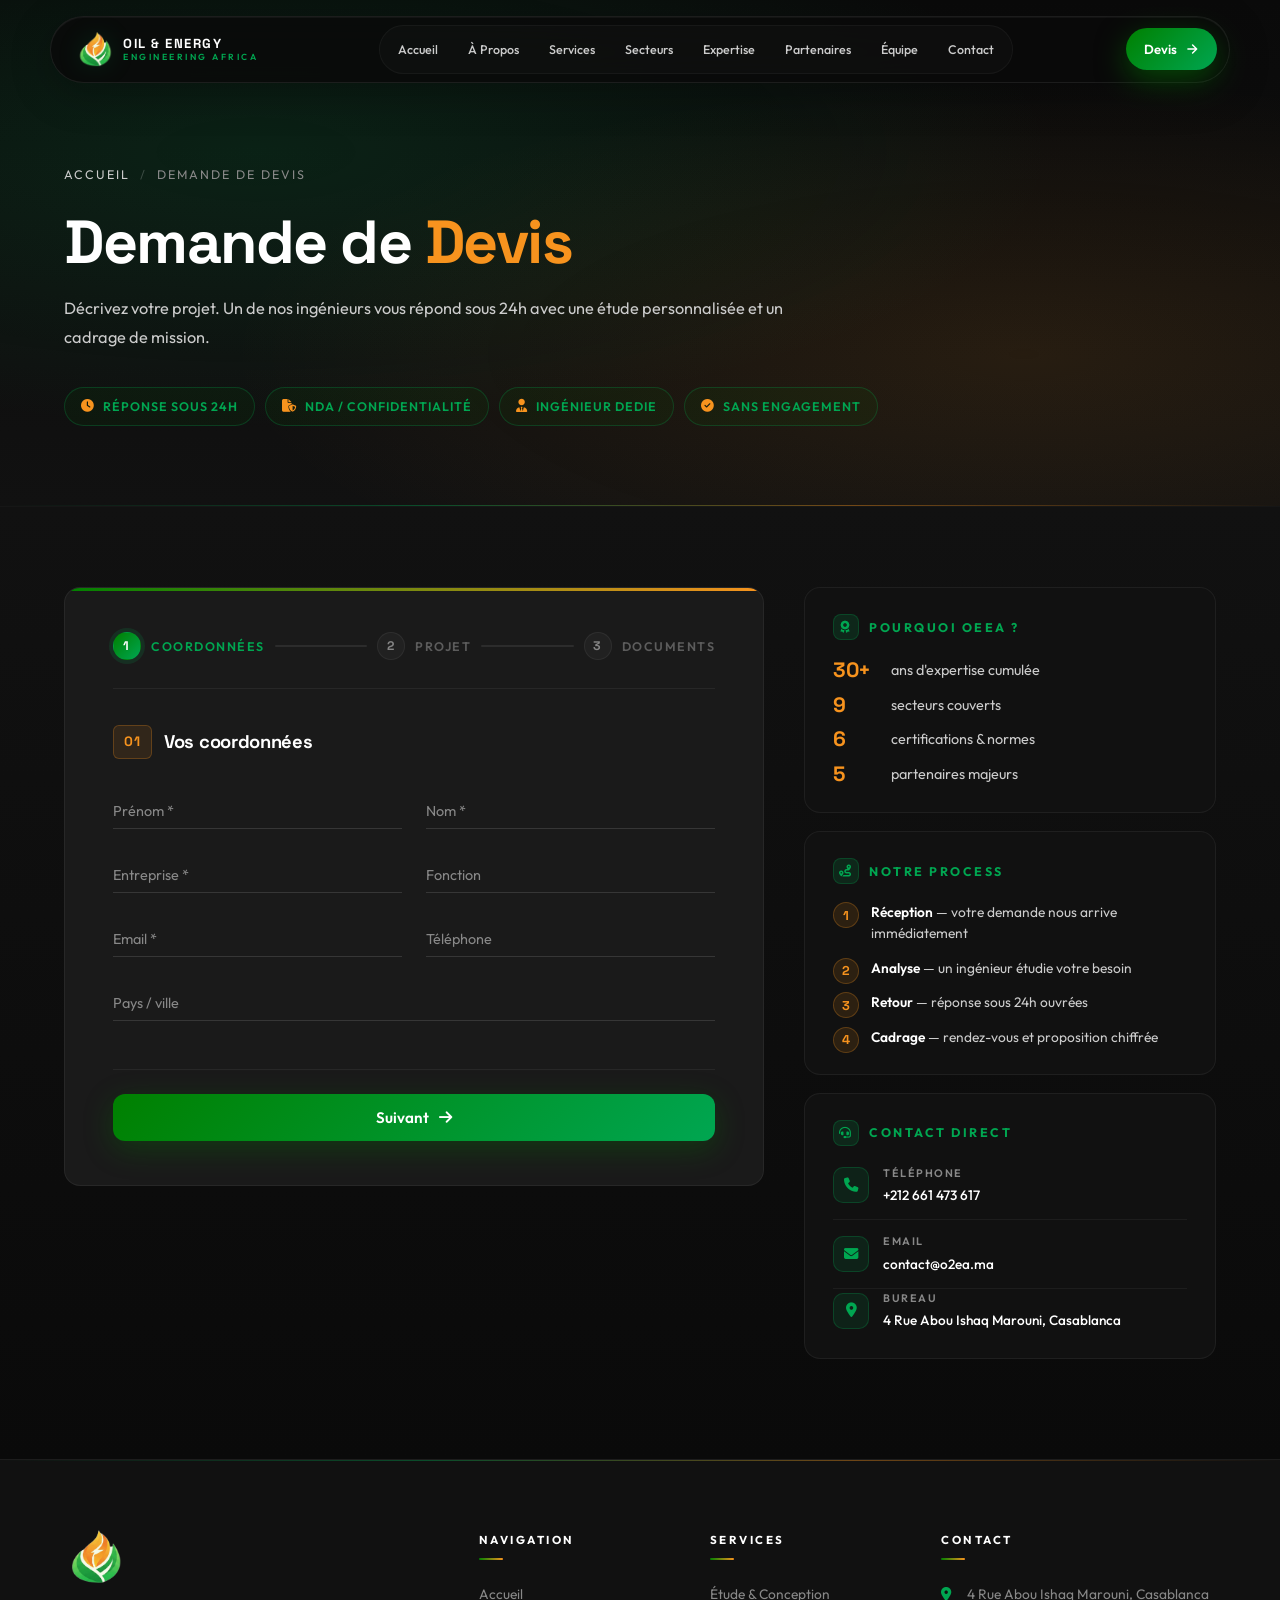
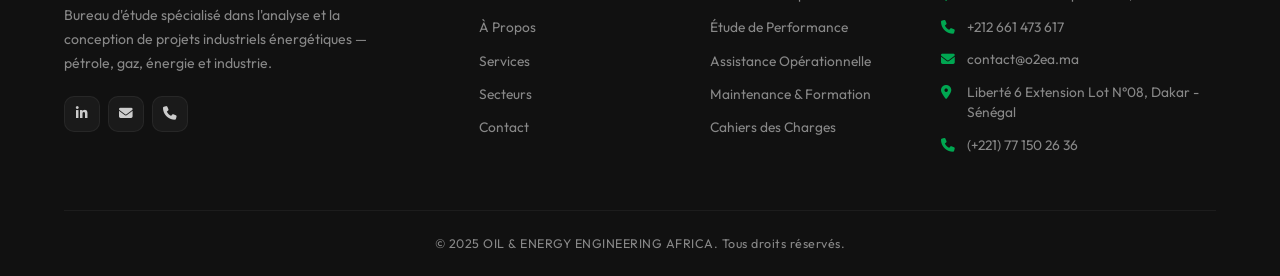
==== commit 780ca5eb: "Migration domaine: oeea.ma -> o2ea.ma (URLs + email contact)" ====
--- a/devis.html
+++ b/devis.html
@@ -76,9 +76,9 @@
             <div class="devis-grid">
                 <!-- Form -->
                 <div class="devis-form-card" data-animate="fade-up">
-                    <form class="devis-form" id="devisForm" action="https://formsubmit.co/contact@oeea.ma" method="POST" novalidate>
+                    <form class="devis-form" id="devisForm" action="https://formsubmit.co/contact@o2ea.ma" method="POST" novalidate>
                         <input type="hidden" name="_subject" value="[Devis OEEA] Nouvelle demande de devis">
-                        <input type="hidden" name="_next" value="https://oeea.ma/merci.html">
+                        <input type="hidden" name="_next" value="https://o2ea.ma/merci.html">
                         <input type="hidden" name="_captcha" value="false">
                         <input type="hidden" name="_template" value="table">
                         <input type="text" name="_honey" style="display:none" tabindex="-1" autocomplete="off">
@@ -280,11 +280,11 @@
                                 <strong>+212 661 473 617</strong>
                             </div>
                         </a>
-                        <a href="mailto:contact@oeea.ma" class="devis-contact-item">
+                        <a href="mailto:contact@o2ea.ma" class="devis-contact-item">
                             <i class="fas fa-envelope" aria-hidden="true"></i>
                             <div>
                                 <span class="devis-contact-label">Email</span>
-                                <strong>contact@oeea.ma</strong>
+                                <strong>contact@o2ea.ma</strong>
                             </div>
                         </a>
                         <div class="devis-contact-item">
@@ -333,7 +333,7 @@
                     <h4>Contact</h4>
                     <p><i class="fas fa-map-marker-alt" aria-hidden="true"></i> 4 Rue Abou Ishaq Marouni, Casablanca</p>
                     <p><i class="fas fa-phone" aria-hidden="true"></i> +212 661 473 617</p>
-                    <p><i class="fas fa-envelope" aria-hidden="true"></i> contact@oeea.ma</p>
+                    <p><i class="fas fa-envelope" aria-hidden="true"></i> contact@o2ea.ma</p>
                     <p><i class="fas fa-map-marker-alt" aria-hidden="true"></i> Liberté 6 Extension Lot N°08, Dakar - Sénégal</p>
                     <p><i class="fas fa-phone" aria-hidden="true"></i> (+221) 77 150 26 36</p>
                 </div>
@@ -348,7 +348,7 @@
         <i class="fas fa-chevron-up" aria-hidden="true"></i>
     </a>
 
-    <script src="script.js"></script>
+    <script src="script.js?v=2"></script>
     <script>
         (function() {
             const form = document.getElementById('devisForm');
--- a/styles.css
+++ b/styles.css
@@ -21,15 +21,26 @@
     --radius: 16px;
 }
 
-html { scroll-behavior: smooth; scroll-padding-top: 80px; }
+html {
+    scroll-behavior: smooth;
+    scroll-padding-top: 80px;
+    overflow-x: clip;
+    width: 100%;
+}
 
 body {
     font-family: var(--font);
     background: var(--dark);
     color: var(--white);
     line-height: 1.7;
-    overflow-x: hidden;
-}
+    overflow-x: clip;
+    width: 100%;
+    max-width: 100vw;
+    position: relative;
+}
+
+/* Force any direct child of body to respect viewport width on mobile */
+body > * { max-width: 100vw; }
 
 a { text-decoration: none; color: inherit; }
 img { max-width: 100%; display: block; }
@@ -1789,11 +1800,25 @@
     .devis-badge { font-size: 0.62rem; padding: 6px 10px; gap: 6px; }
     .devis-upload-inner { gap: 6px; }
     .devis-upload-title { font-size: 0.84rem; }
+
+    /* Preloader / Opening animation */
+    .opener { gap: 14px; padding: 0 20px; max-width: 100vw; }
+    .opener-logo-group { flex-direction: column; gap: 8px; text-align: center; }
+    .opener-logo { width: 50px; }
+    .opener-line-1 { font-size: 1.05rem; letter-spacing: 1.6px; }
+    .opener-line-2 { font-size: 0.6rem; letter-spacing: 2.4px; }
+    .opener-tagline { font-size: 0.5rem; letter-spacing: 1.4px; text-align: center; padding: 0 12px; }
+    .opener-bar { width: 140px; height: 1.5px; }
 }
 
 /* Small phone */
 @media (max-width: 420px) {
     .values-grid { grid-template-columns: 1fr; }
+    .opener-logo { width: 42px; }
+    .opener-line-1 { font-size: 0.92rem; letter-spacing: 1.4px; }
+    .opener-line-2 { font-size: 0.54rem; letter-spacing: 2px; }
+    .opener-tagline { font-size: 0.45rem; letter-spacing: 1.2px; }
+    .opener-bar { width: 120px; }
     .section { padding: 60px 0; }
 
     .hero-title { font-size: clamp(1.7rem, 11vw, 2.4rem); }
